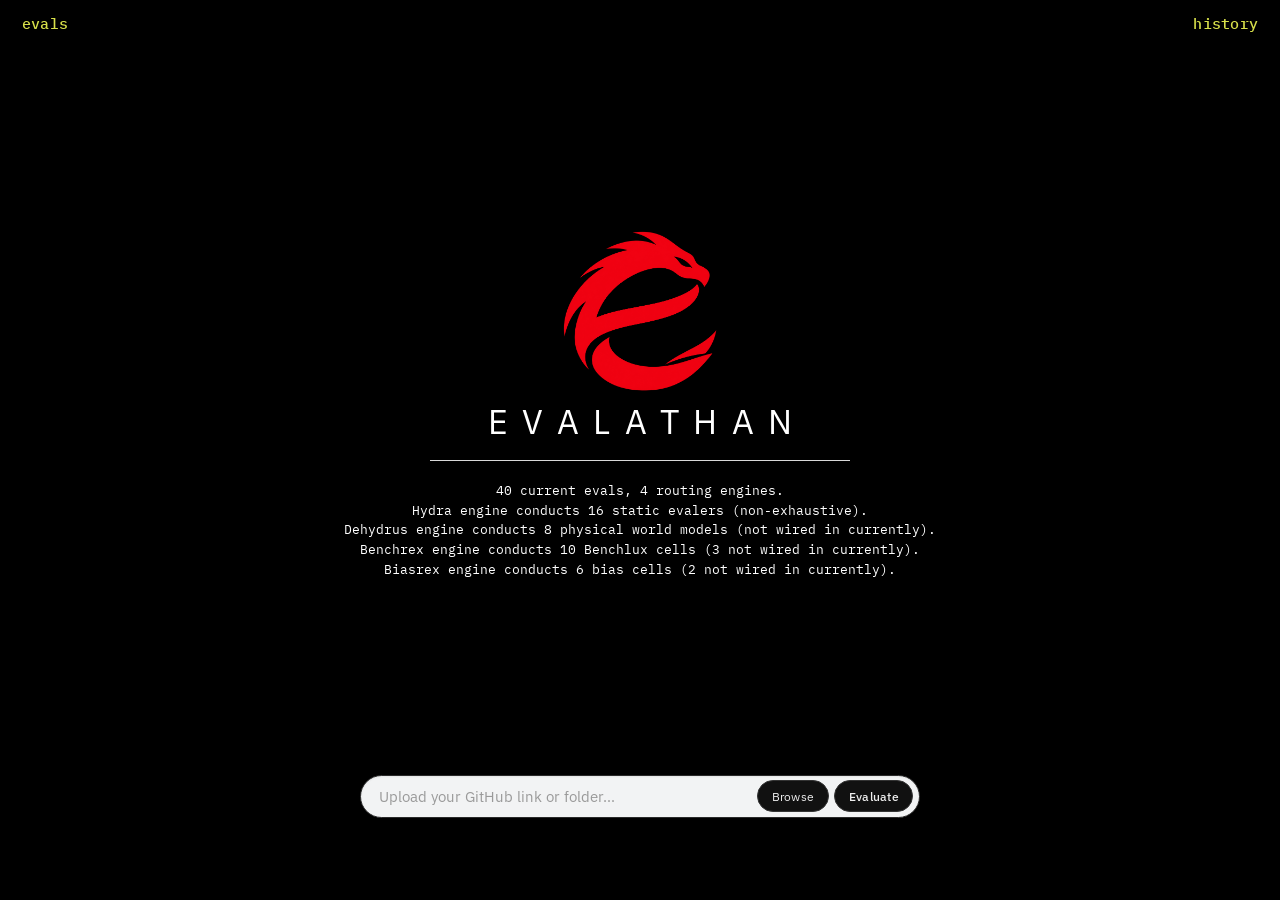
==== ui/v2/index.html @ 424ce0f1 "Add yellow home control above Hydra in the left rail. Same lime mono size as evals and history; retu" ====
<!DOCTYPE html>
<html lang="en" data-theme="black">
<head>
  <meta charset="UTF-8" />
  <meta name="viewport" content="width=device-width, initial-scale=1" />
  <title>EVALATHAN</title>
  <link rel="preconnect" href="https://fonts.googleapis.com" />
  <link rel="preconnect" href="https://fonts.gstatic.com" crossorigin />
  <link href="https://fonts.googleapis.com/css2?family=IBM+Plex+Mono:wght@400;500&family=IBM+Plex+Sans:wght@300;400;500;600&display=swap" rel="stylesheet" />
  <link rel="stylesheet" href="styles.css" />
  <script>
    (function () {
      var t = localStorage.getItem("evalathan_theme");
      if (t !== "black" && t !== "white" && t !== "grey") t = "black";
      document.documentElement.setAttribute("data-theme", t);
    })();
  </script>
</head>
<body>
  <div id="app-screen" class="app-screen">
    <!-- LEFT SLIDER - closed on splash; opens on evals -->
    <aside class="slideout" id="slideout" aria-hidden="true">
      <div class="slideout-inner">
        <div class="rail-scroll" id="slideout-scroll">
          <button type="button" class="home-btn" id="btn-home" title="HOME - Evalathan splash">
            <span class="corner-label">home</span>
          </button>
          <nav class="engine-stack" id="engine-stack" aria-label="Router engines"></nav>
          <div class="mascots">
            <img src="assets/prickly.png" alt="PRICKLY" title="PRICKLY" />
            <img src="assets/fuss.png" alt="FUSS" title="FUSS - For-User Session Switch" />
          </div>
          <div class="slide-section">
            <button type="button" class="section-label" id="btn-gloss" title="Open Evalathan glossary">GLOSS</button>
          </div>
          <div class="slide-section">
            <button type="button" class="section-label" id="btn-selfbelt" title="Open SELFBELT glossary entry">SELFBELT</button>
          </div>
        </div>
        <div class="theme-toggle" role="group" aria-label="Color theme">
          <button type="button" class="theme-btn" data-theme-set="white" title="White">☀</button>
          <button type="button" class="theme-btn" data-theme-set="grey" title="Grey">◐</button>
          <button type="button" class="theme-btn" data-theme-set="black" title="Black">☾</button>
        </div>
      </div>
    </aside>

    <main class="center" id="center">
      <header class="center-head">
        <div class="head-left">
          <button type="button" class="corner-toggle engines-corner" id="btn-toggle-engines" aria-expanded="false" title="evals - open engine rail">
            <span class="corner-label">evals</span>
          </button>
        </div>
        <div class="head-right">
          <button type="button" class="corner-toggle runs-corner" id="btn-toggle-runs" aria-expanded="false" title="history - open past runs">
            <span class="corner-label">history</span>
          </button>
        </div>
      </header>

      <div class="page-stage">
        <div class="page-upper">
          <div class="splash-art-slot">
            <img class="splash-art" id="splash-art" src="assets/evalathan-dragon.png" alt="" />
          </div>
          <h1 class="splash-title" id="splash-title">EVALATHAN</h1>
          <hr class="splash-rule" />
          <p class="blurbs" id="blurbs"></p>
        </div>
        <div class="page-lower">
          <section class="slotbox" aria-label="Evaluate target">
            <div class="slot-pill">
              <input id="target-input" type="text" spellcheck="false" autocomplete="off" placeholder="Upload your GitHub link or folder…" />
              <input id="folder-picker" type="file" webkitdirectory directory multiple hidden />
              <button type="button" id="btn-browse" title="Browse a folder on this PC">Browse</button>
              <button type="button" id="btn-eval" class="primary" title="Evaluate">Evaluate</button>
            </div>
          </section>
          <section class="results" id="results" aria-live="polite"></section>
        </div>
      </div>
    </main>

    <!-- RIGHT SLIDER - closed on splash; opens on history -->
    <aside class="runs-rail" id="runs-rail" aria-hidden="true">
      <div class="runs-inner">
        <div class="slide-top">
          <button class="new-eval" id="btn-new" type="button">+ New eval</button>
          <input class="slide-search" id="past-search" type="search" placeholder="Search" aria-label="Search past runs" />
        </div>
        <div class="rail-scroll">
          <button type="button" class="rail-head" title="Past evaluation runs">
            <span>PAST RUNS <em id="past-count">(0)</em></span>
          </button>
          <ul class="past-list" id="past-list"></ul>
        </div>
      </div>
    </aside>
  </div>
  <script src="app.js"></script>
</body>
</html>
---- ui/v2/styles.css ----
:root,
[data-theme="black"] {
  color-scheme: dark;
  --bg: #000;
  --bg-elevated: #000;
  --bg-surface: #0a0a0a;
  --line: #2a2a2a;
  --text: #ffffff;
  --text-soft: #e8e8e8;
  --text-muted: #9a9a9a;
  --accent: #d8e04a;
  --input-bg: #f2f3f4;
  --input-text: #333333;
  --btn-bg: #1a1a1a;
  --btn-text: #eee;
  --chip: #121212;
  --pass: #6bcf7f;
  --deferred: #888;
  --logo-art-filter: none;
  --slide-w: 260px;
  --runs-w: 320px;
  --font: "IBM Plex Sans", system-ui, sans-serif;
  --mono: "IBM Plex Mono", ui-monospace, monospace;
}

[data-theme="white"] {
  color-scheme: light;
  --bg: #f2f3f4;
  --bg-elevated: #ffffff;
  --bg-surface: #e8e9ea;
  --line: #c8c8c8;
  --text: #333333;
  --text-soft: #555555;
  --text-muted: #888888;
  --accent: #8a9a12;
  --input-bg: #fff;
  --input-text: #333333;
  --btn-bg: #e4e4e4;
  --btn-text: #333333;
  --chip: #fff;
  --pass: #2f7a45;
  --deferred: #888;
  --logo-art-filter: none;
}

/* Grey: charcoal only - no blue art anywhere */
[data-theme="grey"] {
  color-scheme: dark;
  --bg: #1c1c1c;
  --bg-elevated: #222;
  --bg-surface: #2a2a2a;
  --line: #444;
  --text: #f2f3f4;
  --text-soft: #d0d0d0;
  --text-muted: #a8a8a8;
  --accent: #c4b07a;
  --input-bg: #f2f3f4;
  --input-text: #333;
  --btn-bg: #333;
  --btn-text: #f2f3f4;
  --chip: #2a2a2a;
  --pass: #9ccc9c;
  --deferred: #aaa;
  --logo-art-filter: grayscale(1) brightness(1.08) contrast(1.05);
}

* { box-sizing: border-box; }
html, body {
  margin: 0;
  min-height: 100%;
  background: var(--bg);
  color: var(--text);
  font-family: var(--font);
}
button, input { font: inherit; color: inherit; }
button { cursor: pointer; border: 0; background: none; }
[hidden] { display: none !important; }

/* Overlay rails - splash = both closed; corners slide them open */
.app-screen {
  position: relative;
  min-height: 100vh;
  background: var(--bg);
  overflow: hidden;
}
.center {
  width: 100%;
  min-height: 100vh;
  padding: 0.85rem 1.35rem 2rem;
  overflow: auto;
  background: var(--bg);
  transition: padding 0.28s ease;
}
.app-screen.engines-open .center {
  padding-left: calc(var(--slide-w) + 0.85rem);
}
.app-screen.runs-open .center {
  padding-right: calc(var(--runs-w) + 0.85rem);
}

.slideout, .runs-rail {
  position: fixed;
  top: 0;
  bottom: 0;
  height: 100vh;
  z-index: 40;
  background: var(--bg-elevated);
  overflow: hidden;
  transition: transform 0.28s ease;
  display: flex;
  flex-direction: column;
}
.slideout {
  left: 0;
  width: var(--slide-w);
  border-right: 1px solid var(--line);
  transform: translateX(-105%);
}
.runs-rail {
  right: 0;
  width: var(--runs-w);
  border-left: 1px solid var(--line);
  transform: translateX(105%);
}
.app-screen.engines-open .slideout { transform: translateX(0); }
.app-screen.runs-open .runs-rail { transform: translateX(0); }

.slideout-inner, .runs-inner {
  width: 100%;
  height: 100%;
  min-height: 0;
  display: flex;
  flex-direction: column;
  padding: 2.6rem 0.85rem 1rem;
  gap: 0.65rem;
  overflow: hidden;
}
.rail-scroll {
  flex: 1 1 auto;
  min-height: 0;
  overflow-y: auto;
  overflow-x: hidden;
  padding-right: 0.1rem;
}

.center-head {
  display: flex;
  align-items: flex-start;
  justify-content: space-between;
  gap: 1rem;
  margin-bottom: 0.35rem;
  position: relative;
  z-index: 50;
}
.corner-toggle {
  display: grid;
  padding: 0.15rem 0;
  position: relative;
  z-index: 60;
}
.engines-corner { justify-items: start; }
.runs-corner { justify-items: end; }

/* Ref corners: lowercase lime mono */
.corner-label {
  font-family: var(--mono);
  font-size: 0.95rem;
  font-weight: 500;
  letter-spacing: 0.02em;
  color: var(--accent);
  text-transform: lowercase;
  line-height: 1;
}
.corner-toggle:hover .corner-label { filter: brightness(1.15); }

.page-stage {
  width: 100%;
  max-width: min(720px, 94vw);
  margin: 0 auto;
  min-height: calc(100vh - 5.5rem);
  display: flex;
  flex-direction: column;
  text-align: center;
}
.page-upper {
  flex: 1;
  display: flex;
  flex-direction: column;
  align-items: center;
  justify-content: center;
  gap: 0.55rem;
  padding: 0.5rem 0.5rem 1rem;
}
.splash-art-slot {
  width: min(168px, 38vw);
  height: min(168px, 38vw);
  display: flex;
  align-items: center;
  justify-content: center;
}
.splash-art {
  width: 100%;
  height: 100%;
  object-fit: contain;
  display: block;
  filter: var(--logo-art-filter);
}
.splash-art.is-blank {
  visibility: hidden;
}
.splash-title {
  margin: 0;
  padding: 0;
  font-family: var(--font);
  font-weight: 400;
  font-size: clamp(1.55rem, 4.2vw, 2.15rem);
  letter-spacing: 0.42em;
  text-indent: 0.42em;
  color: var(--text);
  text-transform: uppercase;
  line-height: 1.1;
}
.splash-rule {
  width: min(420px, 70vw);
  margin: 0.65rem 0 0.35rem;
  border: 0;
  border-top: 1px solid var(--text);
  opacity: 0.85;
}
.blurbs {
  max-width: 40rem;
  margin: 0.35rem 0 0;
  font-family: var(--mono);
  font-size: 0.8rem;
  line-height: 1.55;
  color: var(--text);
  white-space: pre-line;
  text-align: center;
}

.page-lower {
  padding-bottom: 1.25rem;
  display: flex;
  flex-direction: column;
  align-items: center;
  gap: 0.85rem;
}
.slotbox {
  width: 100%;
  max-width: min(560px, 92vw);
}
.slot-pill {
  display: flex;
  align-items: center;
  gap: 0.35rem;
  width: 100%;
  min-height: 2.55rem;
  padding: 0.28rem 0.35rem 0.28rem 1rem;
  border-radius: 999px;
  background: var(--input-bg);
  border: 1px solid var(--line);
  box-shadow: inset 0 1px 2px rgba(0,0,0,0.06);
}
#target-input {
  flex: 1 1 auto;
  min-width: 0;
  height: 2rem;
  border: 0;
  background: transparent;
  color: var(--input-text);
  font-family: var(--font);
  font-size: 0.92rem;
  outline: none;
}
#target-input::placeholder { color: #9a9a9a; }
#btn-browse, #btn-eval {
  flex: 0 0 auto;
  height: 2rem;
  padding: 0 0.85rem;
  border-radius: 999px;
  background: #111;
  color: #eee;
  border: 1px solid #333;
  font-size: 0.78rem;
  letter-spacing: 0.02em;
}
[data-theme="white"] #btn-browse,
[data-theme="white"] #btn-eval {
  background: #333;
  color: #fff;
  border-color: #333;
}
#btn-eval.primary { font-weight: 500; }

.results {
  width: 100%;
  max-width: min(720px, 94vw);
  display: grid;
  grid-template-columns: repeat(auto-fill, minmax(140px, 1fr));
  gap: 0.55rem;
  text-align: left;
}
.chip {
  background: var(--chip);
  border: 1px solid var(--line);
  border-radius: 0.55rem;
  padding: 0.55rem 0.65rem;
  color: var(--text);
  text-align: left;
}
.chip:hover { border-color: var(--accent); }
.chip strong { display: block; font-size: 0.78rem; margin-bottom: 0.2rem; }
.chip span { font-size: 0.72rem; color: var(--text-muted); line-height: 1.3; }
.chip.pass strong { color: var(--pass); }
.chip.deferred strong { color: var(--deferred); }

/* HOME above engines - same lime mono size as evals / history */
.home-btn {
  display: block;
  width: 100%;
  text-align: left;
  padding: 0.15rem 0.1rem 0.85rem;
  margin: 0;
}
.home-btn .corner-label {
  font-size: 0.95rem;
}

/* Left rail: four routing engines as wordmark headers */
.engine-stack {
  display: flex;
  flex-direction: column;
  gap: 0.55rem;
  margin-bottom: 0.75rem;
}
.engine-block { padding-bottom: 0.1rem; }
.engine-btn {
  width: 100%;
  text-align: left;
  padding: 0.2rem 0.1rem;
}
.engine-btn img {
  display: block;
  height: 18px;
  width: auto;
  max-width: 100%;
  object-fit: contain;
  object-position: left center;
  opacity: 0.78;
}
.engine-btn.active img { opacity: 1; }
.engine-sub {
  display: flex;
  flex-direction: column;
  gap: 0.1rem;
  padding: 0.2rem 0 0.35rem 0.45rem;
}
.engine-sub a, .engine-sub span {
  font-family: var(--mono);
  font-size: 0.7rem;
  color: var(--text-muted);
  text-decoration: none;
  padding: 0.08rem 0;
}
.engine-sub a:hover { color: var(--text); }
.engine-sub .later { opacity: 0.55; font-style: italic; }

.mascots {
  display: flex;
  flex-direction: column;
  align-items: center;
  gap: 0.7rem;
  margin: 0.85rem 0 0.5rem;
}
.mascots img {
  width: 92px;
  height: 92px;
  object-fit: contain;
  border-radius: 50%;
}

.section-label {
  display: block;
  width: 100%;
  text-align: left;
  font-family: var(--font);
  font-size: 0.72rem;
  letter-spacing: 0.14em;
  color: var(--text);
  padding: 0.3rem 0.1rem;
  text-transform: uppercase;
}
.section-label:hover { color: var(--accent); }

.theme-toggle {
  display: flex;
  gap: 0.4rem;
  margin-top: auto;
  padding-top: 0.5rem;
}
.theme-btn {
  width: 1.75rem;
  height: 1.75rem;
  border-radius: 999px;
  border: 1px solid var(--line);
  color: var(--text-muted);
}
.theme-btn.is-on { color: var(--accent); border-color: var(--accent); }

.slide-top { display: grid; gap: 0.55rem; }
.new-eval {
  width: 100%;
  height: 2.15rem;
  border-radius: 999px;
  background: var(--btn-bg);
  color: var(--btn-text);
  border: 1px solid var(--line);
  font-size: 0.85rem;
}
.slide-search {
  width: 100%;
  height: 2rem;
  border-radius: 999px;
  border: 1px solid var(--line);
  padding: 0 0.75rem;
  background: var(--input-bg);
  color: var(--input-text);
  font-family: var(--font);
}
.rail-head {
  text-align: left;
  color: var(--accent);
  font-family: var(--mono);
  font-size: 0.85rem;
  letter-spacing: 0.04em;
  margin: 0.35rem 0;
}
.rail-head em { font-style: normal; color: var(--text-muted); }
.past-list {
  list-style: none;
  margin: 0;
  padding: 0;
  display: flex;
  flex-direction: column;
  gap: 0.45rem;
}
.past-list li {
  font-family: var(--mono);
  font-size: 0.74rem;
  line-height: 1.35;
  color: var(--text-soft);
  border: 1px solid var(--line);
  border-radius: 0.4rem;
  padding: 0.45rem 0.55rem;
  background: var(--bg-surface);
}
.past-list li button {
  display: block;
  width: 100%;
  text-align: left;
  color: inherit;
  white-space: pre-line;
}
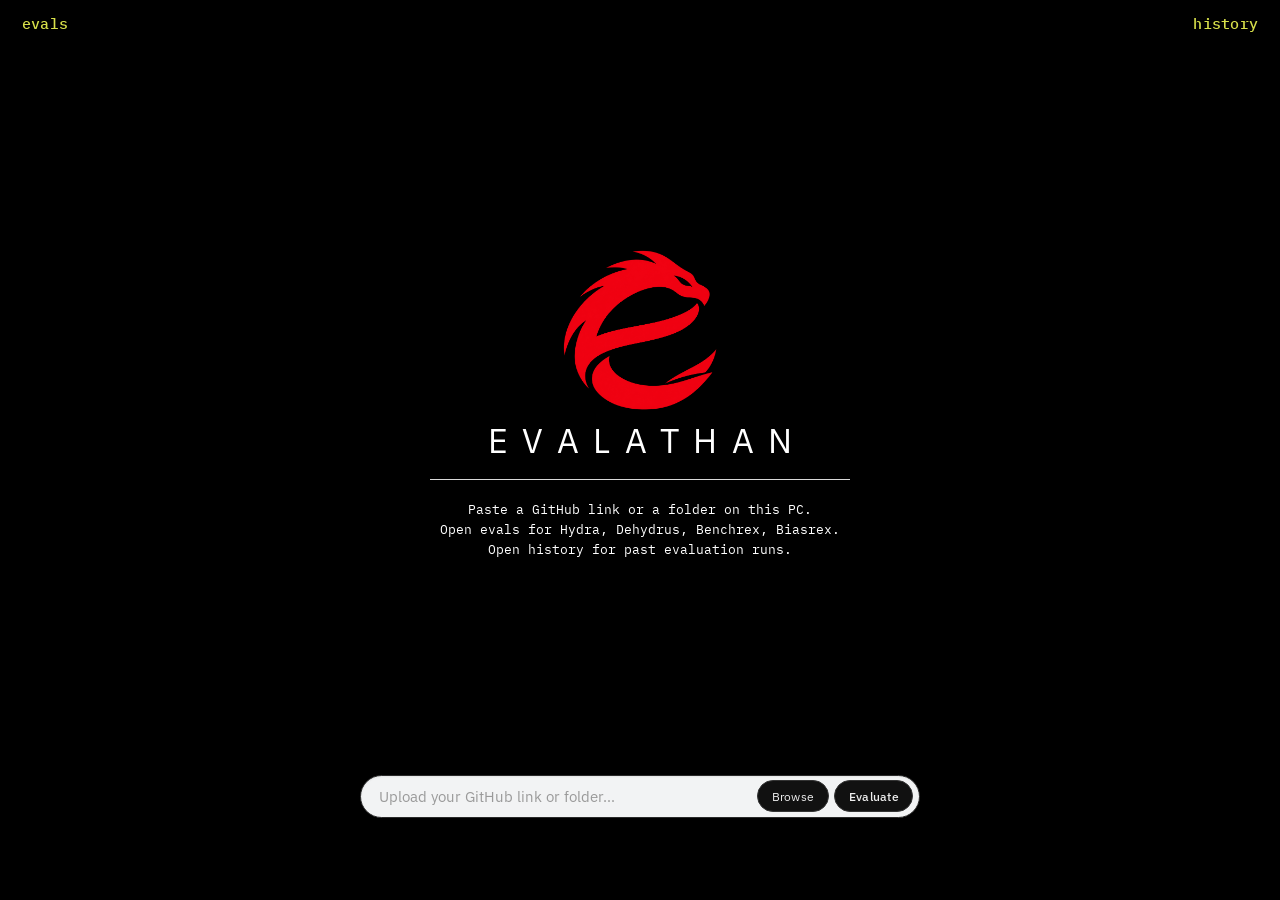
==== commit b744d4ad: "Per-engine splash pages and matched rail wordmark sizes. Clicking Hydra/Dehydrus/Benchrex/Biasrex sw" ====
--- a/ui/v2/index.html
+++ b/ui/v2/index.html
@@ -22,9 +22,6 @@
     <aside class="slideout" id="slideout" aria-hidden="true">
       <div class="slideout-inner">
         <div class="rail-scroll" id="slideout-scroll">
-          <button type="button" class="home-btn" id="btn-home" title="HOME - Evalathan splash">
-            <span class="corner-label">home</span>
-          </button>
           <nav class="engine-stack" id="engine-stack" aria-label="Router engines"></nav>
           <div class="mascots">
             <img src="assets/prickly.png" alt="PRICKLY" title="PRICKLY" />
--- a/ui/v2/styles.css
+++ b/ui/v2/styles.css
@@ -228,14 +228,13 @@
   opacity: 0.85;
 }
 .blurbs {
-  max-width: 40rem;
+  max-width: 36rem;
   margin: 0.35rem 0 0;
   font-family: var(--mono);
-  font-size: 0.8rem;
+  font-size: 0.82rem;
   line-height: 1.55;
   color: var(--text);
   white-space: pre-line;
-  text-align: center;
 }
 
 .page-lower {
@@ -314,18 +313,6 @@
 .chip.pass strong { color: var(--pass); }
 .chip.deferred strong { color: var(--deferred); }
 
-/* HOME above engines - same lime mono size as evals / history */
-.home-btn {
-  display: block;
-  width: 100%;
-  text-align: left;
-  padding: 0.15rem 0.1rem 0.85rem;
-  margin: 0;
-}
-.home-btn .corner-label {
-  font-size: 0.95rem;
-}
-
 /* Left rail: four routing engines as wordmark headers */
 .engine-stack {
   display: flex;
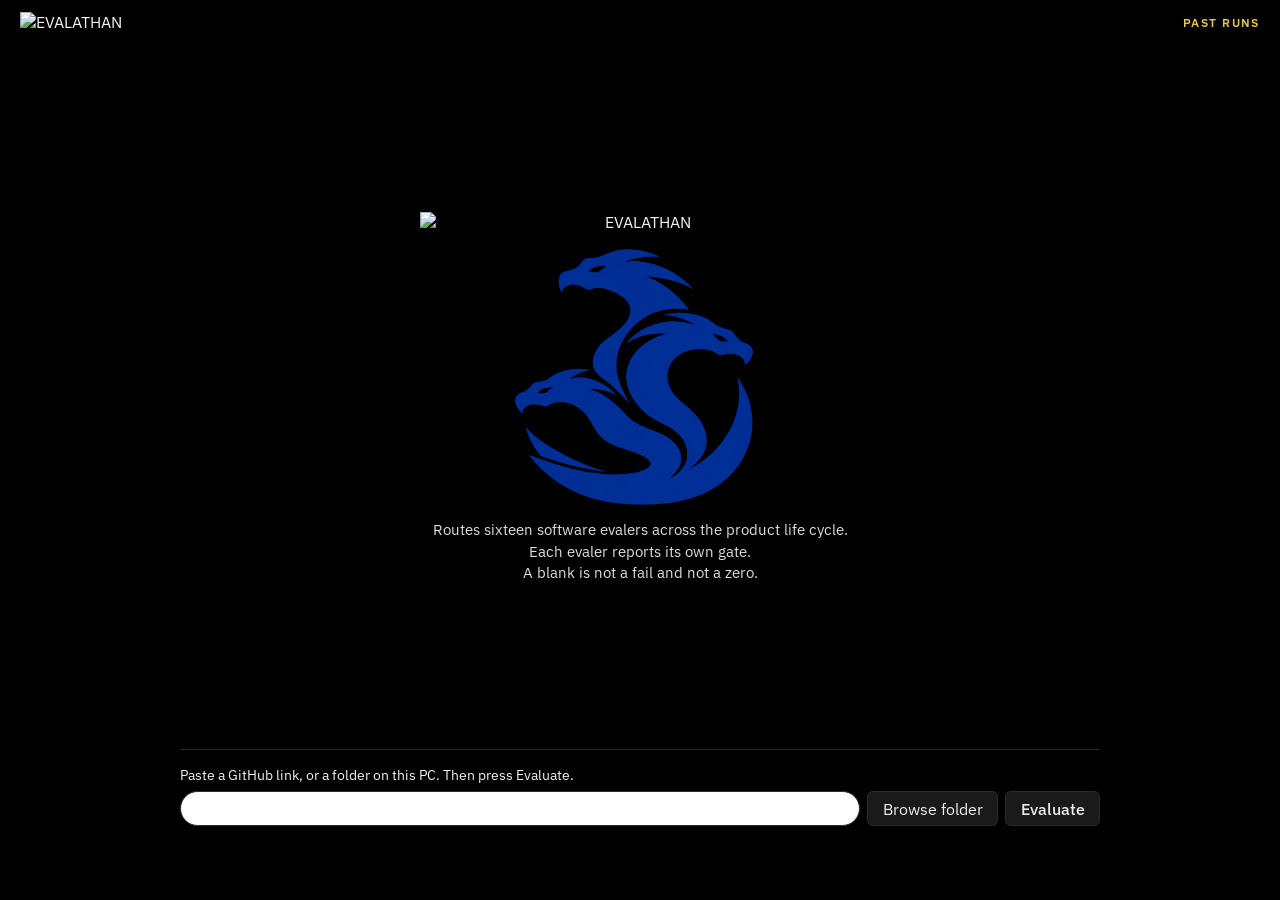
==== commit 86b10228: "Rebuild Evalathan UI v2 as SEISMO-style corner sliders. Splash keeps both rails closed; EVALATHAN an" ====
--- a/ui/v2/index.html
+++ b/ui/v2/index.html
@@ -18,7 +18,7 @@
 </head>
 <body>
   <div id="app-screen" class="app-screen">
-    <!-- LEFT SLIDER - closed on splash; opens on evals -->
+    <!-- LEFT SLIDER (closed on splash) -->
     <aside class="slideout" id="slideout" aria-hidden="true">
       <div class="slideout-inner">
         <div class="rail-scroll" id="slideout-scroll">
@@ -45,33 +45,34 @@
     <main class="center" id="center">
       <header class="center-head">
         <div class="head-left">
-          <button type="button" class="corner-toggle engines-corner" id="btn-toggle-engines" aria-expanded="false" title="evals - open engine rail">
-            <span class="corner-label">evals</span>
+          <button type="button" class="corner-toggle engines-corner" id="btn-toggle-engines" aria-expanded="false" title="Open engines">
+            <img class="corner-word theme-on-dark" src="assets/evalathan-black.png" alt="EVALATHAN" />
+            <img class="corner-word theme-on-light" src="assets/evalathan-white.png" alt="EVALATHAN" />
           </button>
         </div>
         <div class="head-right">
-          <button type="button" class="corner-toggle runs-corner" id="btn-toggle-runs" aria-expanded="false" title="history - open past runs">
-            <span class="corner-label">history</span>
+          <button type="button" class="corner-toggle runs-corner" id="btn-toggle-runs" aria-expanded="false" title="Open past runs">
+            <span class="corner-text">PAST RUNS</span>
           </button>
         </div>
       </header>
 
       <div class="page-stage">
         <div class="page-upper">
-          <div class="splash-art-slot">
-            <img class="splash-art" id="splash-art" src="assets/evalathan-dragon.png" alt="" />
-          </div>
-          <h1 class="splash-title" id="splash-title">EVALATHAN</h1>
-          <hr class="splash-rule" />
-          <p class="blurbs" id="blurbs"></p>
+          <img class="splash-mark theme-on-dark" src="assets/evalathan-black.png" alt="EVALATHAN" />
+          <img class="splash-mark theme-on-light" src="assets/evalathan-white.png" alt="EVALATHAN" />
+          <img class="splash-dragon" src="assets/evalathan-dragon.png" alt="" />
+          <img class="splash-engine" id="splash-engine" src="assets/hydra-logo.png" alt="" hidden />
+          <p class="blurbs" id="blurbs">Paste a target below, or open the left corner for Hydra, Dehydrus, Benchrex, and Biasrex.</p>
         </div>
         <div class="page-lower">
           <section class="slotbox" aria-label="Evaluate target">
-            <div class="slot-pill">
-              <input id="target-input" type="text" spellcheck="false" autocomplete="off" placeholder="Upload your GitHub link or folder…" />
+            <p class="slot-label">Paste a GitHub link, or a folder on this PC. Then press Evaluate.</p>
+            <div class="slot-row">
+              <input id="target-input" type="text" spellcheck="false" autocomplete="off" />
               <input id="folder-picker" type="file" webkitdirectory directory multiple hidden />
-              <button type="button" id="btn-browse" title="Browse a folder on this PC">Browse</button>
-              <button type="button" id="btn-eval" class="primary" title="Evaluate">Evaluate</button>
+              <button type="button" id="btn-browse">Browse folder</button>
+              <button type="button" id="btn-eval" class="primary">Evaluate</button>
             </div>
           </section>
           <section class="results" id="results" aria-live="polite"></section>
@@ -79,7 +80,7 @@
       </div>
     </main>
 
-    <!-- RIGHT SLIDER - closed on splash; opens on history -->
+    <!-- RIGHT SLIDER (closed on splash) -->
     <aside class="runs-rail" id="runs-rail" aria-hidden="true">
       <div class="runs-inner">
         <div class="slide-top">
--- a/ui/v2/styles.css
+++ b/ui/v2/styles.css
@@ -2,66 +2,67 @@
 [data-theme="black"] {
   color-scheme: dark;
   --bg: #000;
-  --bg-elevated: #000;
-  --bg-surface: #0a0a0a;
+  --bg-elevated: #050505;
+  --bg-surface: #0c0c0c;
   --line: #2a2a2a;
-  --text: #ffffff;
-  --text-soft: #e8e8e8;
-  --text-muted: #9a9a9a;
-  --accent: #d8e04a;
-  --input-bg: #f2f3f4;
-  --input-text: #333333;
+  --text: #f1f1f1;
+  --text-soft: #ddd;
+  --text-muted: #aaa;
+  --accent: #e6c84a;
+  --input-bg: #fff;
+  --input-text: #333;
   --btn-bg: #1a1a1a;
   --btn-text: #eee;
   --chip: #121212;
   --pass: #6bcf7f;
   --deferred: #888;
   --logo-art-filter: none;
-  --slide-w: 260px;
-  --runs-w: 320px;
+  --slide-w: 280px;
+  --runs-w: 340px;
   --font: "IBM Plex Sans", system-ui, sans-serif;
   --mono: "IBM Plex Mono", ui-monospace, monospace;
 }
 
+/* White: Granite body text, Anti-Flash ground - no pure black type */
 [data-theme="white"] {
   color-scheme: light;
   --bg: #f2f3f4;
   --bg-elevated: #ffffff;
   --bg-surface: #e8e9ea;
   --line: #c8c8c8;
-  --text: #333333;
+  --text: #676767;
   --text-soft: #555555;
   --text-muted: #888888;
-  --accent: #8a9a12;
+  --accent: #8a7020;
   --input-bg: #fff;
-  --input-text: #333333;
+  --input-text: #676767;
   --btn-bg: #e4e4e4;
-  --btn-text: #333333;
+  --btn-text: #676767;
   --chip: #fff;
   --pass: #2f7a45;
   --deferred: #888;
-  --logo-art-filter: none;
-}
-
-/* Grey: charcoal only - no blue art anywhere */
+  --logo-art-filter: grayscale(0.15) contrast(1.05);
+}
+
+/* Grey: Dark Charcoal / Granite / Anti-Flash - mute blue logos to charcoal */
 [data-theme="grey"] {
   color-scheme: dark;
-  --bg: #1c1c1c;
-  --bg-elevated: #222;
-  --bg-surface: #2a2a2a;
-  --line: #444;
+  --bg: #2a2a2a;
+  --bg-elevated: #333333;
+  --bg-surface: #3a3a3a;
+  --line: #555555;
   --text: #f2f3f4;
   --text-soft: #d0d0d0;
   --text-muted: #a8a8a8;
   --accent: #c4b07a;
   --input-bg: #f2f3f4;
-  --input-text: #333;
-  --btn-bg: #333;
+  --input-text: #333333;
+  --btn-bg: #444;
   --btn-text: #f2f3f4;
-  --chip: #2a2a2a;
+  --chip: #3a3a3a;
   --pass: #9ccc9c;
   --deferred: #aaa;
-  --logo-art-filter: grayscale(1) brightness(1.08) contrast(1.05);
+  --logo-art-filter: grayscale(1) brightness(1.15) contrast(1.05);
 }
 
 * { box-sizing: border-box; }
@@ -76,17 +77,16 @@
 button { cursor: pointer; border: 0; background: none; }
 [hidden] { display: none !important; }
 
-/* Overlay rails - splash = both closed; corners slide them open */
+/* Overlay rails - center always full viewport; splash = both closed */
 .app-screen {
   position: relative;
   min-height: 100vh;
   background: var(--bg);
-  overflow: hidden;
 }
 .center {
   width: 100%;
   min-height: 100vh;
-  padding: 0.85rem 1.35rem 2rem;
+  padding: 0.75rem 1.25rem 2.5rem;
   overflow: auto;
   background: var(--bg);
   transition: padding 0.28s ease;
@@ -131,8 +131,8 @@
   min-height: 0;
   display: flex;
   flex-direction: column;
-  padding: 2.6rem 0.85rem 1rem;
-  gap: 0.65rem;
+  padding: 2.35rem 0.75rem 1rem;
+  gap: 0.75rem;
   overflow: hidden;
 }
 .rail-scroll {
@@ -140,7 +140,7 @@
   min-height: 0;
   overflow-y: auto;
   overflow-x: hidden;
-  padding-right: 0.1rem;
+  padding-right: 0.15rem;
 }
 
 .center-head {
@@ -148,36 +148,43 @@
   align-items: flex-start;
   justify-content: space-between;
   gap: 1rem;
-  margin-bottom: 0.35rem;
+  margin-bottom: 1rem;
   position: relative;
   z-index: 50;
 }
 .corner-toggle {
   display: grid;
-  padding: 0.15rem 0;
+  gap: 0.2rem;
+  align-content: start;
+  padding: 0;
   position: relative;
   z-index: 60;
 }
 .engines-corner { justify-items: start; }
-.runs-corner { justify-items: end; }
-
-/* Ref corners: lowercase lime mono */
-.corner-label {
-  font-family: var(--mono);
-  font-size: 0.95rem;
-  font-weight: 500;
-  letter-spacing: 0.02em;
+.runs-corner { justify-items: end; padding-top: 0.15rem; }
+.corner-word {
+  display: block;
+  height: 18px;
+  width: auto;
+  object-fit: contain;
+}
+.corner-text {
   color: var(--accent);
-  text-transform: lowercase;
-  line-height: 1;
-}
-.corner-toggle:hover .corner-label { filter: brightness(1.15); }
+  letter-spacing: 0.12em;
+  font-size: 0.78rem;
+  font-weight: 600;
+}
+
+/* Wordmarks: black PNGs (white glyphs) for dark themes; white PNGs (dark glyphs) for white theme */
+[data-theme="black"] .theme-on-light,
+[data-theme="grey"] .theme-on-light { display: none; }
+[data-theme="white"] .theme-on-dark { display: none; }
 
 .page-stage {
   width: 100%;
-  max-width: min(720px, 94vw);
+  max-width: min(920px, 96vw);
   margin: 0 auto;
-  min-height: calc(100vh - 5.5rem);
+  min-height: calc(100vh - 6rem);
   display: flex;
   flex-direction: column;
   text-align: center;
@@ -188,112 +195,68 @@
   flex-direction: column;
   align-items: center;
   justify-content: center;
-  gap: 0.55rem;
-  padding: 0.5rem 0.5rem 1rem;
-}
-.splash-art-slot {
-  width: min(168px, 38vw);
-  height: min(168px, 38vw);
-  display: flex;
+  gap: 0.85rem;
+  padding: 1rem 0.5rem;
+}
+.splash-mark {
+  max-width: min(440px, 72vw);
+  width: 100%;
+  height: auto;
+}
+.splash-dragon, .splash-engine {
+  max-width: min(260px, 50vw);
+  width: 100%;
+  height: auto;
+  filter: var(--logo-art-filter);
+}
+.blurbs {
+  max-width: 34rem;
+  margin: 0;
+  font-size: 0.92rem;
+  line-height: 1.45;
+  color: var(--text-soft);
+  white-space: pre-line;
+}
+
+.page-lower { padding-bottom: 0.5rem; }
+.slotbox {
+  text-align: left;
+  border-top: 1px solid var(--line);
+  padding-top: 1rem;
+}
+.slot-label {
+  margin: 0 0 0.45rem;
+  font-size: 0.88rem;
+  color: var(--text);
+}
+.slot-row {
+  display: flex;
+  flex-wrap: wrap;
+  gap: 0.45rem;
   align-items: center;
-  justify-content: center;
-}
-.splash-art {
-  width: 100%;
-  height: 100%;
-  object-fit: contain;
-  display: block;
-  filter: var(--logo-art-filter);
-}
-.splash-art.is-blank {
-  visibility: hidden;
-}
-.splash-title {
-  margin: 0;
-  padding: 0;
-  font-family: var(--font);
-  font-weight: 400;
-  font-size: clamp(1.55rem, 4.2vw, 2.15rem);
-  letter-spacing: 0.42em;
-  text-indent: 0.42em;
-  color: var(--text);
-  text-transform: uppercase;
-  line-height: 1.1;
-}
-.splash-rule {
-  width: min(420px, 70vw);
-  margin: 0.65rem 0 0.35rem;
-  border: 0;
-  border-top: 1px solid var(--text);
-  opacity: 0.85;
-}
-.blurbs {
-  max-width: 36rem;
-  margin: 0.35rem 0 0;
-  font-family: var(--mono);
-  font-size: 0.82rem;
-  line-height: 1.55;
-  color: var(--text);
-  white-space: pre-line;
-}
-
-.page-lower {
-  padding-bottom: 1.25rem;
-  display: flex;
-  flex-direction: column;
-  align-items: center;
-  gap: 0.85rem;
-}
-.slotbox {
-  width: 100%;
-  max-width: min(560px, 92vw);
-}
-.slot-pill {
-  display: flex;
-  align-items: center;
-  gap: 0.35rem;
-  width: 100%;
-  min-height: 2.55rem;
-  padding: 0.28rem 0.35rem 0.28rem 1rem;
+}
+#target-input {
+  flex: 1 1 16rem;
+  min-width: 12rem;
+  height: 2.2rem;
+  padding: 0 0.75rem;
   border-radius: 999px;
+  border: 1px solid var(--line);
   background: var(--input-bg);
-  border: 1px solid var(--line);
-  box-shadow: inset 0 1px 2px rgba(0,0,0,0.06);
-}
-#target-input {
-  flex: 1 1 auto;
-  min-width: 0;
-  height: 2rem;
-  border: 0;
-  background: transparent;
   color: var(--input-text);
-  font-family: var(--font);
-  font-size: 0.92rem;
-  outline: none;
-}
-#target-input::placeholder { color: #9a9a9a; }
-#btn-browse, #btn-eval {
-  flex: 0 0 auto;
-  height: 2rem;
-  padding: 0 0.85rem;
-  border-radius: 999px;
-  background: #111;
-  color: #eee;
-  border: 1px solid #333;
-  font-size: 0.78rem;
-  letter-spacing: 0.02em;
-}
-[data-theme="white"] #btn-browse,
-[data-theme="white"] #btn-eval {
-  background: #333;
-  color: #fff;
-  border-color: #333;
+}
+#btn-browse, #btn-eval, .new-eval {
+  height: 2.2rem;
+  padding: 0 0.9rem;
+  border-radius: 0.35rem;
+  background: var(--btn-bg);
+  color: var(--btn-text);
+  border: 1px solid var(--line);
 }
 #btn-eval.primary { font-weight: 500; }
 
 .results {
-  width: 100%;
-  max-width: min(720px, 94vw);
+  margin-top: 1rem;
   display: grid;
   grid-template-columns: repeat(auto-fill, minmax(140px, 1fr));
   gap: 0.55rem;
@@ -313,41 +276,36 @@
 .chip.pass strong { color: var(--pass); }
 .chip.deferred strong { color: var(--deferred); }
 
-/* Left rail: four routing engines as wordmark headers */
-.engine-stack {
-  display: flex;
-  flex-direction: column;
-  gap: 0.55rem;
-  margin-bottom: 0.75rem;
-}
-.engine-block { padding-bottom: 0.1rem; }
+/* Left rail: four routing engines as image headers */
+.engine-stack { display: flex; flex-direction: column; gap: 0.45rem; }
+.engine-block { padding-bottom: 0.25rem; }
 .engine-btn {
   width: 100%;
   text-align: left;
-  padding: 0.2rem 0.1rem;
+  padding: 0.35rem 0.15rem;
 }
 .engine-btn img {
   display: block;
-  height: 18px;
+  max-width: 150px;
+  max-height: 24px;
   width: auto;
-  max-width: 100%;
+  height: auto;
   object-fit: contain;
   object-position: left center;
-  opacity: 0.78;
+  opacity: 0.82;
 }
 .engine-btn.active img { opacity: 1; }
 .engine-sub {
   display: flex;
   flex-direction: column;
-  gap: 0.1rem;
-  padding: 0.2rem 0 0.35rem 0.45rem;
+  gap: 0.12rem;
+  padding: 0.25rem 0 0.45rem 0.55rem;
 }
 .engine-sub a, .engine-sub span {
-  font-family: var(--mono);
-  font-size: 0.7rem;
+  font-size: 0.72rem;
   color: var(--text-muted);
   text-decoration: none;
-  padding: 0.08rem 0;
+  padding: 0.1rem 0;
 }
 .engine-sub a:hover { color: var(--text); }
 .engine-sub .later { opacity: 0.55; font-style: italic; }
@@ -356,12 +314,12 @@
   display: flex;
   flex-direction: column;
   align-items: center;
-  gap: 0.7rem;
-  margin: 0.85rem 0 0.5rem;
+  gap: 0.65rem;
+  margin: 0.75rem 0;
 }
 .mascots img {
-  width: 92px;
-  height: 92px;
+  width: 84px;
+  height: 84px;
   object-fit: contain;
   border-radius: 50%;
 }
@@ -370,12 +328,10 @@
   display: block;
   width: 100%;
   text-align: left;
-  font-family: var(--font);
   font-size: 0.72rem;
-  letter-spacing: 0.14em;
-  color: var(--text);
-  padding: 0.3rem 0.1rem;
-  text-transform: uppercase;
+  letter-spacing: 0.12em;
+  color: var(--text-muted);
+  padding: 0.35rem 0.1rem;
 }
 .section-label:hover { color: var(--accent); }
 
@@ -395,15 +351,7 @@
 .theme-btn.is-on { color: var(--accent); border-color: var(--accent); }
 
 .slide-top { display: grid; gap: 0.55rem; }
-.new-eval {
-  width: 100%;
-  height: 2.15rem;
-  border-radius: 999px;
-  background: var(--btn-bg);
-  color: var(--btn-text);
-  border: 1px solid var(--line);
-  font-size: 0.85rem;
-}
+.new-eval { width: 100%; }
 .slide-search {
   width: 100%;
   height: 2rem;
@@ -412,12 +360,10 @@
   padding: 0 0.75rem;
   background: var(--input-bg);
   color: var(--input-text);
-  font-family: var(--font);
 }
 .rail-head {
   text-align: left;
   color: var(--accent);
-  font-family: var(--mono);
   font-size: 0.85rem;
   letter-spacing: 0.04em;
   margin: 0.35rem 0;
@@ -432,8 +378,7 @@
   gap: 0.45rem;
 }
 .past-list li {
-  font-family: var(--mono);
-  font-size: 0.74rem;
+  font-size: 0.78rem;
   line-height: 1.35;
   color: var(--text-soft);
   border: 1px solid var(--line);
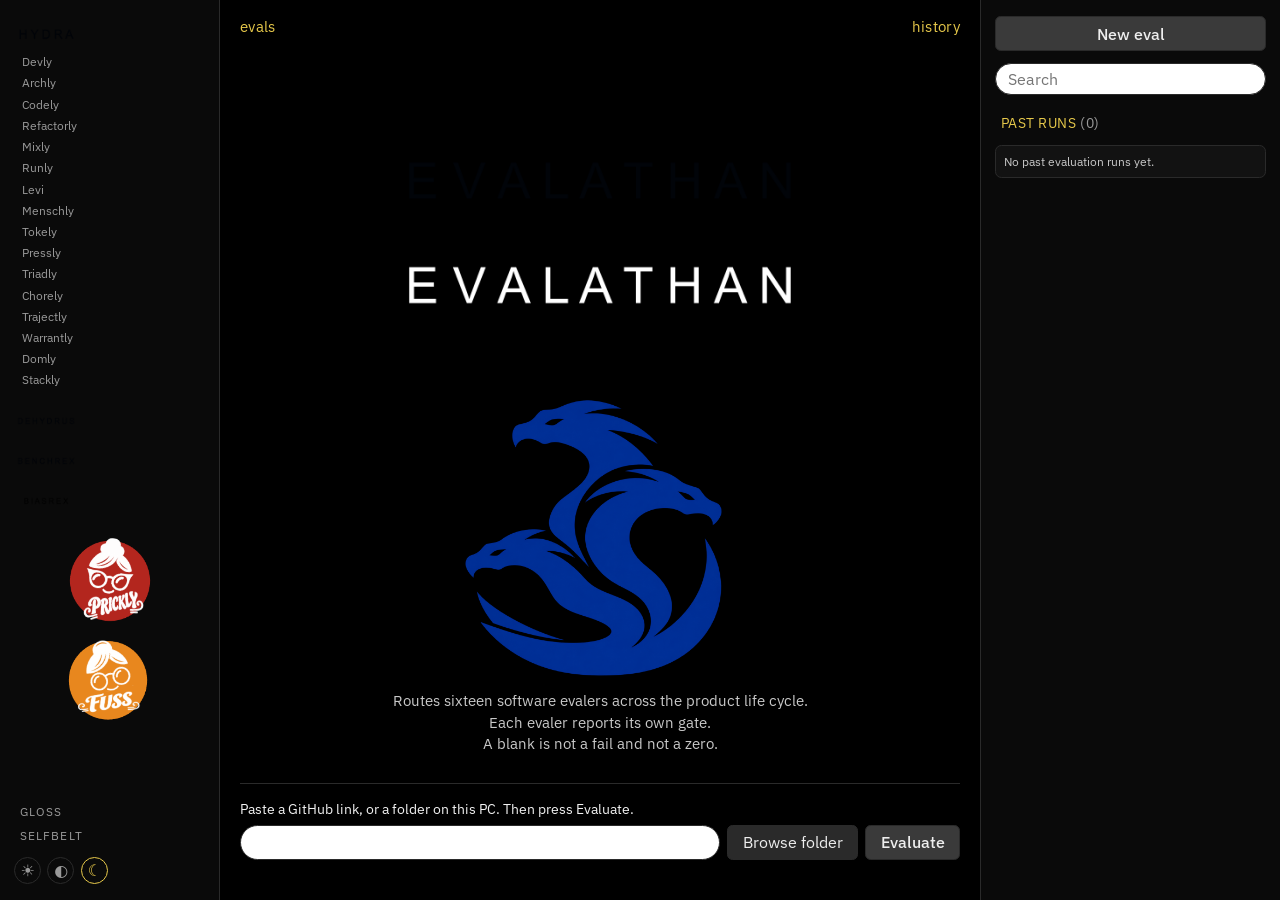
==== commit 6387e9e8: "Add Evalathan UI/UX v2 local shell for assess and download. SEISMO-style three-column layout with fo" ====
--- a/ui/v2/index.html
+++ b/ui/v2/index.html
@@ -17,24 +17,17 @@
   </script>
 </head>
 <body>
-  <div id="app-screen" class="app-screen">
-    <!-- LEFT SLIDER (closed on splash) -->
-    <aside class="slideout" id="slideout" aria-hidden="true">
-      <div class="slideout-inner">
-        <div class="rail-scroll" id="slideout-scroll">
-          <nav class="engine-stack" id="engine-stack" aria-label="Router engines"></nav>
-          <div class="mascots">
-            <img src="assets/prickly.png" alt="PRICKLY" title="PRICKLY" />
-            <img src="assets/fuss.png" alt="FUSS" title="FUSS - For-User Session Switch" />
-          </div>
-          <div class="slide-section">
-            <button type="button" class="section-label" id="btn-gloss" title="Open Evalathan glossary">GLOSS</button>
-          </div>
-          <div class="slide-section">
-            <button type="button" class="section-label" id="btn-selfbelt" title="Open SELFBELT glossary entry">SELFBELT</button>
-          </div>
-        </div>
-        <div class="theme-toggle" role="group" aria-label="Color theme">
+  <div class="app">
+    <aside class="left" id="left">
+      <nav class="engines" id="engines"></nav>
+      <div class="mascots">
+        <img src="assets/prickly.png" alt="PRICKLY" title="PRICKLY" />
+        <img src="assets/fuss.png" alt="FUSS" title="FUSS - For-User Session Switch" />
+      </div>
+      <div class="left-foot">
+        <button type="button" class="rail-link" id="btn-gloss" title="Open Evalathan glossary">GLOSS</button>
+        <button type="button" class="rail-link" id="btn-selfbelt" title="Open SELFBELT glossary entry">SELFBELT</button>
+        <div class="theme-row" role="group" aria-label="Color theme">
           <button type="button" class="theme-btn" data-theme-set="white" title="White">☀</button>
           <button type="button" class="theme-btn" data-theme-set="grey" title="Grey">◐</button>
           <button type="button" class="theme-btn" data-theme-set="black" title="Black">☾</button>
@@ -42,58 +35,35 @@
       </div>
     </aside>
 
-    <main class="center" id="center">
-      <header class="center-head">
-        <div class="head-left">
-          <button type="button" class="corner-toggle engines-corner" id="btn-toggle-engines" aria-expanded="false" title="Open engines">
-            <img class="corner-word theme-on-dark" src="assets/evalathan-black.png" alt="EVALATHAN" />
-            <img class="corner-word theme-on-light" src="assets/evalathan-white.png" alt="EVALATHAN" />
-          </button>
+    <main class="center">
+      <header class="center-top">
+        <span class="mark-evals">evals</span>
+        <span class="mark-history">history</span>
+      </header>
+      <div class="hero" id="hero">
+        <img class="hero-mark theme-black" src="assets/evalathan-black.png" alt="EVALATHAN" />
+        <img class="hero-mark theme-light" src="assets/evalathan-white.png" alt="EVALATHAN" />
+        <img class="hero-dragon" src="assets/evalathan-dragon.png" alt="" />
+        <img class="hero-engine" id="hero-engine" src="assets/hydra-logo.png" alt="" hidden />
+        <p class="blurbs" id="blurbs"></p>
+      </div>
+      <section class="slotbox" aria-label="Evaluate target">
+        <p class="slot-label">Paste a GitHub link, or a folder on this PC. Then press Evaluate.</p>
+        <div class="slot-row">
+          <input id="target-input" type="text" spellcheck="false" autocomplete="off" placeholder="" />
+          <input id="folder-picker" type="file" webkitdirectory directory multiple hidden />
+          <button type="button" id="btn-browse">Browse folder</button>
+          <button type="button" id="btn-eval" class="primary">Evaluate</button>
         </div>
-        <div class="head-right">
-          <button type="button" class="corner-toggle runs-corner" id="btn-toggle-runs" aria-expanded="false" title="Open past runs">
-            <span class="corner-text">PAST RUNS</span>
-          </button>
-        </div>
-      </header>
-
-      <div class="page-stage">
-        <div class="page-upper">
-          <img class="splash-mark theme-on-dark" src="assets/evalathan-black.png" alt="EVALATHAN" />
-          <img class="splash-mark theme-on-light" src="assets/evalathan-white.png" alt="EVALATHAN" />
-          <img class="splash-dragon" src="assets/evalathan-dragon.png" alt="" />
-          <img class="splash-engine" id="splash-engine" src="assets/hydra-logo.png" alt="" hidden />
-          <p class="blurbs" id="blurbs">Paste a target below, or open the left corner for Hydra, Dehydrus, Benchrex, and Biasrex.</p>
-        </div>
-        <div class="page-lower">
-          <section class="slotbox" aria-label="Evaluate target">
-            <p class="slot-label">Paste a GitHub link, or a folder on this PC. Then press Evaluate.</p>
-            <div class="slot-row">
-              <input id="target-input" type="text" spellcheck="false" autocomplete="off" />
-              <input id="folder-picker" type="file" webkitdirectory directory multiple hidden />
-              <button type="button" id="btn-browse">Browse folder</button>
-              <button type="button" id="btn-eval" class="primary">Evaluate</button>
-            </div>
-          </section>
-          <section class="results" id="results" aria-live="polite"></section>
-        </div>
-      </div>
+      </section>
+      <section class="results" id="results" aria-live="polite"></section>
     </main>
 
-    <!-- RIGHT SLIDER (closed on splash) -->
-    <aside class="runs-rail" id="runs-rail" aria-hidden="true">
-      <div class="runs-inner">
-        <div class="slide-top">
-          <button class="new-eval" id="btn-new" type="button">+ New eval</button>
-          <input class="slide-search" id="past-search" type="search" placeholder="Search" aria-label="Search past runs" />
-        </div>
-        <div class="rail-scroll">
-          <button type="button" class="rail-head" title="Past evaluation runs">
-            <span>PAST RUNS <em id="past-count">(0)</em></span>
-          </button>
-          <ul class="past-list" id="past-list"></ul>
-        </div>
-      </div>
+    <aside class="right">
+      <button type="button" class="new-eval" id="btn-new">New eval</button>
+      <input class="right-search" type="search" placeholder="Search" aria-label="Search past runs" id="past-search" />
+      <button type="button" class="past-head" title="Past evaluation runs">PAST RUNS <em id="past-count">(0)</em></button>
+      <ul class="past-list" id="past-list"></ul>
     </aside>
   </div>
   <script src="app.js"></script>
--- a/ui/v2/styles.css
+++ b/ui/v2/styles.css
@@ -2,67 +2,63 @@
 [data-theme="black"] {
   color-scheme: dark;
   --bg: #000;
-  --bg-elevated: #050505;
-  --bg-surface: #0c0c0c;
+  --bg-elev: #0a0a0a;
+  --bg-panel: #121212;
   --line: #2a2a2a;
   --text: #f1f1f1;
-  --text-soft: #ddd;
-  --text-muted: #aaa;
+  --text-soft: #c8c8c8;
+  --muted: #9a9a9a;
   --accent: #e6c84a;
   --input-bg: #fff;
   --input-text: #333;
-  --btn-bg: #1a1a1a;
+  --btn-bg: #2a2a2a;
   --btn-text: #eee;
-  --chip: #121212;
+  --primary-bg: #3a3a3a;
+  --chip: #1a1a1a;
+  --deferred: #888;
   --pass: #6bcf7f;
-  --deferred: #888;
-  --logo-art-filter: none;
-  --slide-w: 280px;
-  --runs-w: 340px;
   --font: "IBM Plex Sans", system-ui, sans-serif;
   --mono: "IBM Plex Mono", ui-monospace, monospace;
 }
 
-/* White: Granite body text, Anti-Flash ground - no pure black type */
 [data-theme="white"] {
   color-scheme: light;
   --bg: #f2f3f4;
-  --bg-elevated: #ffffff;
-  --bg-surface: #e8e9ea;
+  --bg-elev: #ffffff;
+  --bg-panel: #e8e9ea;
   --line: #c8c8c8;
   --text: #676767;
-  --text-soft: #555555;
-  --text-muted: #888888;
-  --accent: #8a7020;
+  --text-soft: #555;
+  --muted: #888;
+  --accent: #8a6a20;
   --input-bg: #fff;
   --input-text: #676767;
-  --btn-bg: #e4e4e4;
+  --btn-bg: #e0e0e0;
   --btn-text: #676767;
+  --primary-bg: #d0d0d0;
   --chip: #fff;
+  --deferred: #888;
   --pass: #2f7a45;
-  --deferred: #888;
-  --logo-art-filter: grayscale(0.15) contrast(1.05);
-}
-
-/* Grey: Dark Charcoal / Granite / Anti-Flash - mute blue logos to charcoal */
+}
+
 [data-theme="grey"] {
   color-scheme: dark;
-  --bg: #2a2a2a;
-  --bg-elevated: #333333;
-  --bg-surface: #3a3a3a;
-  --line: #555555;
+  --bg: #333333;
+  --bg-elev: #3d3d3d;
+  --bg-panel: #2a2a2a;
+  --line: #555;
   --text: #f2f3f4;
-  --text-soft: #d0d0d0;
-  --text-muted: #a8a8a8;
-  --accent: #c4b07a;
+  --text-soft: #c8c8c8;
+  --muted: #a0a0a0;
+  --accent: #d4b84a;
   --input-bg: #f2f3f4;
   --input-text: #333333;
-  --btn-bg: #444;
+  --btn-bg: #4a4a4a;
   --btn-text: #f2f3f4;
+  --primary-bg: #555;
   --chip: #3a3a3a;
-  --pass: #9ccc9c;
   --deferred: #aaa;
-  --logo-art-filter: grayscale(1) brightness(1.15) contrast(1.05);
+  --pass: #7dcea0;
 }
 
 * { box-sizing: border-box; }
@@ -77,137 +73,128 @@
 button { cursor: pointer; border: 0; background: none; }
 [hidden] { display: none !important; }
 
-/* Overlay rails - center always full viewport; splash = both closed */
-.app-screen {
-  position: relative;
+.app {
+  display: grid;
+  grid-template-columns: 220px minmax(0, 1fr) 300px;
   min-height: 100vh;
+}
+
+.left, .right {
+  background: var(--bg-elev);
+  border-right: 1px solid var(--line);
+  padding: 1rem 0.85rem;
+  display: flex;
+  flex-direction: column;
+  gap: 0.75rem;
+}
+.right { border-right: 0; border-left: 1px solid var(--line); }
+
+.engines { display: flex; flex-direction: column; gap: 0.35rem; }
+.engine-block { border-bottom: 1px solid transparent; }
+.engine-btn {
+  width: 100%;
+  text-align: left;
+  padding: 0.35rem 0.2rem;
+  color: var(--text-soft);
+  letter-spacing: 0.08em;
+  font-size: 0.78rem;
+  font-weight: 500;
+}
+.engine-btn img {
+  display: block;
+  max-width: 140px;
+  height: auto;
+  max-height: 22px;
+  object-fit: contain;
+}
+.engine-btn.active { color: var(--accent); }
+.engine-sub {
+  display: flex;
+  flex-direction: column;
+  gap: 0.15rem;
+  padding: 0.2rem 0 0.55rem 0.55rem;
+}
+.engine-sub a, .engine-sub span {
+  font-size: 0.72rem;
+  color: var(--muted);
+  text-decoration: none;
+  padding: 0.12rem 0;
+}
+.engine-sub a:hover { color: var(--text); }
+.engine-sub .later { opacity: 0.55; font-style: italic; }
+
+.mascots {
+  display: flex;
+  flex-direction: column;
+  align-items: center;
+  gap: 0.65rem;
+  margin-top: 0.5rem;
+}
+.mascots img {
+  width: 88px;
+  height: 88px;
+  object-fit: contain;
+  border-radius: 50%;
+}
+
+.left-foot { margin-top: auto; display: flex; flex-direction: column; gap: 0.45rem; }
+.rail-link {
+  text-align: left;
+  font-size: 0.72rem;
+  letter-spacing: 0.1em;
+  color: var(--muted);
+}
+.rail-link:hover { color: var(--accent); }
+.theme-row { display: flex; gap: 0.4rem; margin-top: 0.35rem; }
+.theme-btn {
+  width: 1.7rem;
+  height: 1.7rem;
+  border-radius: 999px;
+  border: 1px solid var(--line);
+  color: var(--muted);
+}
+.theme-btn.is-on { color: var(--accent); border-color: var(--accent); }
+
+.center {
+  display: flex;
+  flex-direction: column;
+  padding: 1rem 1.25rem 1.5rem;
+  min-width: 0;
   background: var(--bg);
 }
-.center {
-  width: 100%;
-  min-height: 100vh;
-  padding: 0.75rem 1.25rem 2.5rem;
-  overflow: auto;
-  background: var(--bg);
-  transition: padding 0.28s ease;
-}
-.app-screen.engines-open .center {
-  padding-left: calc(var(--slide-w) + 0.85rem);
-}
-.app-screen.runs-open .center {
-  padding-right: calc(var(--runs-w) + 0.85rem);
-}
-
-.slideout, .runs-rail {
-  position: fixed;
-  top: 0;
-  bottom: 0;
-  height: 100vh;
-  z-index: 40;
-  background: var(--bg-elevated);
-  overflow: hidden;
-  transition: transform 0.28s ease;
-  display: flex;
-  flex-direction: column;
-}
-.slideout {
-  left: 0;
-  width: var(--slide-w);
-  border-right: 1px solid var(--line);
-  transform: translateX(-105%);
-}
-.runs-rail {
-  right: 0;
-  width: var(--runs-w);
-  border-left: 1px solid var(--line);
-  transform: translateX(105%);
-}
-.app-screen.engines-open .slideout { transform: translateX(0); }
-.app-screen.runs-open .runs-rail { transform: translateX(0); }
-
-.slideout-inner, .runs-inner {
-  width: 100%;
-  height: 100%;
-  min-height: 0;
-  display: flex;
-  flex-direction: column;
-  padding: 2.35rem 0.75rem 1rem;
-  gap: 0.75rem;
-  overflow: hidden;
-}
-.rail-scroll {
-  flex: 1 1 auto;
-  min-height: 0;
-  overflow-y: auto;
-  overflow-x: hidden;
-  padding-right: 0.15rem;
-}
-
-.center-head {
-  display: flex;
-  align-items: flex-start;
+.center-top {
+  display: flex;
   justify-content: space-between;
-  gap: 1rem;
-  margin-bottom: 1rem;
-  position: relative;
-  z-index: 50;
-}
-.corner-toggle {
-  display: grid;
-  gap: 0.2rem;
-  align-content: start;
-  padding: 0;
-  position: relative;
-  z-index: 60;
-}
-.engines-corner { justify-items: start; }
-.runs-corner { justify-items: end; padding-top: 0.15rem; }
-.corner-word {
-  display: block;
-  height: 18px;
-  width: auto;
-  object-fit: contain;
-}
-.corner-text {
+  margin-bottom: 0.75rem;
+}
+.mark-evals, .mark-history {
   color: var(--accent);
-  letter-spacing: 0.12em;
-  font-size: 0.78rem;
-  font-weight: 600;
-}
-
-/* Wordmarks: black PNGs (white glyphs) for dark themes; white PNGs (dark glyphs) for white theme */
-[data-theme="black"] .theme-on-light,
-[data-theme="grey"] .theme-on-light { display: none; }
-[data-theme="white"] .theme-on-dark { display: none; }
-
-.page-stage {
-  width: 100%;
-  max-width: min(920px, 96vw);
-  margin: 0 auto;
-  min-height: calc(100vh - 6rem);
-  display: flex;
-  flex-direction: column;
-  text-align: center;
-}
-.page-upper {
+  font-size: 0.95rem;
+  letter-spacing: 0.02em;
+}
+
+.hero {
   flex: 1;
   display: flex;
   flex-direction: column;
   align-items: center;
   justify-content: center;
   gap: 0.85rem;
-  padding: 1rem 0.5rem;
-}
-.splash-mark {
-  max-width: min(440px, 72vw);
+  text-align: center;
+  padding: 1rem 0.5rem 1.5rem;
+}
+.hero-mark {
+  max-width: min(420px, 70vw);
   width: 100%;
   height: auto;
 }
-.splash-dragon, .splash-engine {
-  max-width: min(260px, 50vw);
+[data-theme="black"] .theme-light,
+[data-theme="grey"] .theme-light { display: none; }
+[data-theme="white"] .theme-black { display: none; }
+.hero-dragon, .hero-engine {
+  max-width: min(280px, 55vw);
   width: 100%;
   height: auto;
-  filter: var(--logo-art-filter);
 }
 .blurbs {
   max-width: 34rem;
@@ -218,11 +205,10 @@
   white-space: pre-line;
 }
 
-.page-lower { padding-bottom: 0.5rem; }
 .slotbox {
-  text-align: left;
+  margin-top: auto;
+  padding-top: 1rem;
   border-top: 1px solid var(--line);
-  padding-top: 1rem;
 }
 .slot-label {
   margin: 0 0 0.45rem;
@@ -253,106 +239,33 @@
   color: var(--btn-text);
   border: 1px solid var(--line);
 }
-#btn-eval.primary { font-weight: 500; }
+#btn-eval.primary, .new-eval {
+  background: var(--primary-bg);
+  font-weight: 500;
+}
 
 .results {
   margin-top: 1rem;
   display: grid;
   grid-template-columns: repeat(auto-fill, minmax(140px, 1fr));
   gap: 0.55rem;
-  text-align: left;
 }
 .chip {
   background: var(--chip);
   border: 1px solid var(--line);
   border-radius: 0.55rem;
   padding: 0.55rem 0.65rem;
+  text-align: left;
   color: var(--text);
-  text-align: left;
 }
 .chip:hover { border-color: var(--accent); }
 .chip strong { display: block; font-size: 0.78rem; margin-bottom: 0.2rem; }
-.chip span { font-size: 0.72rem; color: var(--text-muted); line-height: 1.3; }
+.chip span { font-size: 0.72rem; color: var(--muted); line-height: 1.3; }
 .chip.pass strong { color: var(--pass); }
 .chip.deferred strong { color: var(--deferred); }
 
-/* Left rail: four routing engines as image headers */
-.engine-stack { display: flex; flex-direction: column; gap: 0.45rem; }
-.engine-block { padding-bottom: 0.25rem; }
-.engine-btn {
-  width: 100%;
-  text-align: left;
-  padding: 0.35rem 0.15rem;
-}
-.engine-btn img {
-  display: block;
-  max-width: 150px;
-  max-height: 24px;
-  width: auto;
-  height: auto;
-  object-fit: contain;
-  object-position: left center;
-  opacity: 0.82;
-}
-.engine-btn.active img { opacity: 1; }
-.engine-sub {
-  display: flex;
-  flex-direction: column;
-  gap: 0.12rem;
-  padding: 0.25rem 0 0.45rem 0.55rem;
-}
-.engine-sub a, .engine-sub span {
-  font-size: 0.72rem;
-  color: var(--text-muted);
-  text-decoration: none;
-  padding: 0.1rem 0;
-}
-.engine-sub a:hover { color: var(--text); }
-.engine-sub .later { opacity: 0.55; font-style: italic; }
-
-.mascots {
-  display: flex;
-  flex-direction: column;
-  align-items: center;
-  gap: 0.65rem;
-  margin: 0.75rem 0;
-}
-.mascots img {
-  width: 84px;
-  height: 84px;
-  object-fit: contain;
-  border-radius: 50%;
-}
-
-.section-label {
-  display: block;
-  width: 100%;
-  text-align: left;
-  font-size: 0.72rem;
-  letter-spacing: 0.12em;
-  color: var(--text-muted);
-  padding: 0.35rem 0.1rem;
-}
-.section-label:hover { color: var(--accent); }
-
-.theme-toggle {
-  display: flex;
-  gap: 0.4rem;
-  margin-top: auto;
-  padding-top: 0.5rem;
-}
-.theme-btn {
-  width: 1.75rem;
-  height: 1.75rem;
-  border-radius: 999px;
-  border: 1px solid var(--line);
-  color: var(--text-muted);
-}
-.theme-btn.is-on { color: var(--accent); border-color: var(--accent); }
-
-.slide-top { display: grid; gap: 0.55rem; }
 .new-eval { width: 100%; }
-.slide-search {
+.right-search {
   width: 100%;
   height: 2rem;
   border-radius: 999px;
@@ -361,14 +274,14 @@
   background: var(--input-bg);
   color: var(--input-text);
 }
-.rail-head {
+.past-head {
   text-align: left;
   color: var(--accent);
   font-size: 0.85rem;
   letter-spacing: 0.04em;
-  margin: 0.35rem 0;
-}
-.rail-head em { font-style: normal; color: var(--text-muted); }
+  margin-top: 0.35rem;
+}
+.past-head em { font-style: normal; color: var(--muted); }
 .past-list {
   list-style: none;
   margin: 0;
@@ -376,6 +289,7 @@
   display: flex;
   flex-direction: column;
   gap: 0.45rem;
+  overflow: auto;
 }
 .past-list li {
   font-size: 0.78rem;
@@ -384,12 +298,16 @@
   border: 1px solid var(--line);
   border-radius: 0.4rem;
   padding: 0.45rem 0.55rem;
-  background: var(--bg-surface);
+  background: var(--bg-panel);
 }
 .past-list li button {
   display: block;
   width: 100%;
   text-align: left;
   color: inherit;
-  white-space: pre-line;
-}
+}
+
+@media (max-width: 960px) {
+  .app { grid-template-columns: 1fr; }
+  .left, .right { border: 0; border-bottom: 1px solid var(--line); }
+}
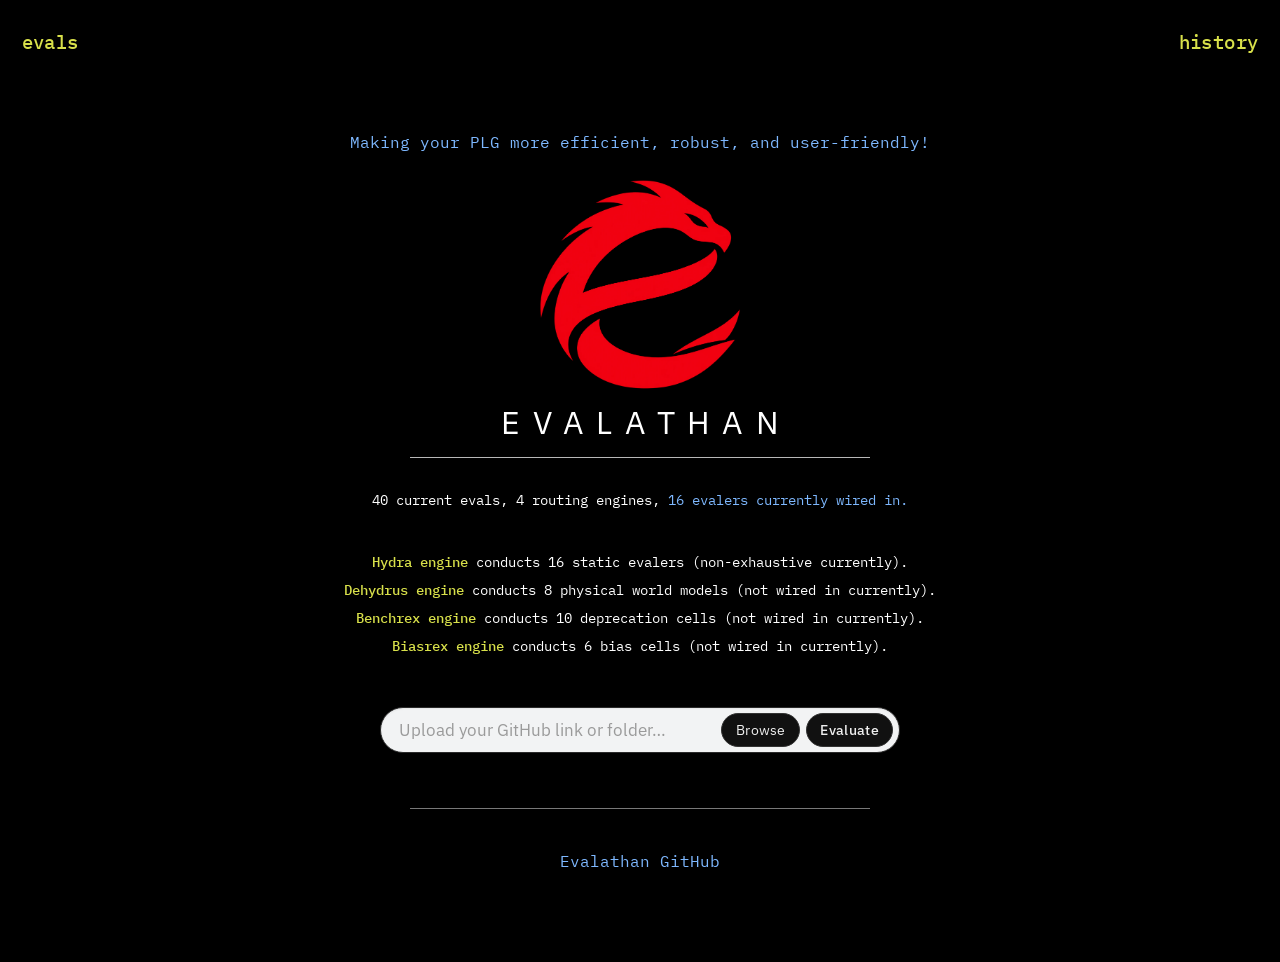
==== commit f11069c3: "Ship v0.3.7 EVOLVER nest and PRICKLY policy expansion." ====
--- a/ui/v2/index.html
+++ b/ui/v2/index.html
@@ -4,10 +4,21 @@
   <meta charset="UTF-8" />
   <meta name="viewport" content="width=device-width, initial-scale=1" />
   <title>EVALATHAN</title>
+  <link rel="icon" href="assets/favicon.ico" sizes="any" />
+  <link rel="icon" type="image/png" href="assets/favicon-32.png" sizes="32x32" />
+  <link rel="apple-touch-icon" href="assets/favicon-192.png" />
   <link rel="preconnect" href="https://fonts.googleapis.com" />
   <link rel="preconnect" href="https://fonts.gstatic.com" crossorigin />
-  <link href="https://fonts.googleapis.com/css2?family=IBM+Plex+Mono:wght@400;500&family=IBM+Plex+Sans:wght@300;400;500;600&display=swap" rel="stylesheet" />
-  <link rel="stylesheet" href="styles.css" />
+  <link href="https://fonts.googleapis.com/css2?family=IBM+Plex+Mono:wght@300;400;500&family=IBM+Plex+Sans:wght@300;400;500;600&display=swap" rel="stylesheet" />
+  <link rel="stylesheet" href="styles.css?v=gold130" />
+  <link rel="stylesheet" href="evolver.css?v=5" />
+  <link rel="preload" as="image" href="assets/evalathan-dragon.webp?v=5" type="image/webp" />
+  <link rel="preload" as="image" href="assets/hydra-logo.webp?v=5" type="image/webp" />
+  <link rel="preload" as="image" href="assets/dehydrus-logo.webp?v=5" type="image/webp" />
+  <link rel="preload" as="image" href="assets/benchrex-logo.webp?v=5" type="image/webp" />
+  <link rel="preload" as="image" href="assets/biasrex-logo.webp?v=12" type="image/webp" />
+  <link rel="preload" as="image" href="assets/biasrex-logo-white.webp?v=11" type="image/webp" />
+  <link rel="preload" as="image" href="assets/biasrex-logo-grey.webp?v=13" type="image/webp" />
   <script>
     (function () {
       var t = localStorage.getItem("evalathan_theme");
@@ -17,17 +28,38 @@
   </script>
 </head>
 <body>
-  <div class="app">
-    <aside class="left" id="left">
-      <nav class="engines" id="engines"></nav>
-      <div class="mascots">
-        <img src="assets/prickly.png" alt="PRICKLY" title="PRICKLY" />
-        <img src="assets/fuss.png" alt="FUSS" title="FUSS - For-User Session Switch" />
-      </div>
-      <div class="left-foot">
-        <button type="button" class="rail-link" id="btn-gloss" title="Open Evalathan glossary">GLOSS</button>
-        <button type="button" class="rail-link" id="btn-selfbelt" title="Open SELFBELT glossary entry">SELFBELT</button>
-        <div class="theme-row" role="group" aria-label="Color theme">
+  <div id="app-screen" class="app-screen">
+    <!-- LEFT SLIDER - closed on splash; opens on evals -->
+    <aside class="slideout" id="slideout" aria-hidden="true">
+      <div class="rail-resize rail-resize-e" id="slideout-resize" title="Drag to widen or narrow evals rail" role="separator" aria-orientation="vertical"></div>
+      <div class="slideout-inner">
+        <div class="rail-scroll" id="slideout-scroll">
+          <button type="button" class="home-btn" id="btn-home" title="HOME - Evalathan splash">
+            <span class="corner-label">home</span>
+          </button>
+          <nav class="engine-stack" id="engine-stack" aria-label="Router engines"></nav>
+          <div class="mascots">
+            <button type="button" class="mascot-wrap" id="btn-prickly" title="PRICKLY - test yourself &amp; potential partners (or 'tools')" aria-label="PRICKLY - open test picker">
+              <img class="mascot" src="assets/prickly.png?v=final1" alt="PRICKLY" draggable="false" />
+            </button>
+            <button type="button" class="mascot-wrap" id="btn-fuss" title="FUSS - you aint rabbithol'n on my watch!" aria-label="FUSS - For-User Session Switch">
+              <img class="mascot" src="assets/fuss.png?v=final1" alt="FUSS" draggable="false" />
+            </button>
+          </div>
+          <div class="slide-section">
+            <button type="button" class="section-label" id="btn-gloss" title="Open Evalathan glossary">GLOSS</button>
+          </div>
+          <div class="slide-section">
+            <button type="button" class="section-label" id="btn-selfbelt" title="Open SELFBELT glossary entry">SELFBELT</button>
+          </div>
+          <div class="slide-section prickly-results-section" id="prickly-results-section">
+            <button type="button" class="section-label rail-head-prickly" id="btn-prickly-results" title="PRICKLY results - saved results on this device" aria-expanded="false"><span class="rail-head-caret" aria-hidden="true">▸</span><span class="rail-head-label">PRICKLY results</span></button>
+            <div class="prickly-results-rail" id="prickly-results-list" aria-label="Saved PRICKLY results">
+              <p class="prickly-rail-empty">No saved PRICKLY results yet.</p>
+            </div>
+          </div>
+        </div>
+        <div class="theme-toggle" role="group" aria-label="Color theme">
           <button type="button" class="theme-btn" data-theme-set="white" title="White">☀</button>
           <button type="button" class="theme-btn" data-theme-set="grey" title="Grey">◐</button>
           <button type="button" class="theme-btn" data-theme-set="black" title="Black">☾</button>
@@ -35,37 +67,409 @@
       </div>
     </aside>
 
-    <main class="center">
-      <header class="center-top">
-        <span class="mark-evals">evals</span>
-        <span class="mark-history">history</span>
+    <main class="center" id="center">
+      <header class="center-head">
+        <div class="head-left">
+          <button type="button" class="corner-toggle engines-corner" id="btn-toggle-engines" aria-expanded="false" title="evals - open engine rail">
+            <span class="corner-label">evals</span>
+          </button>
+        </div>
+        <div class="head-right">
+          <button type="button" class="corner-toggle runs-corner" id="btn-toggle-runs" aria-expanded="false" title="history - open latest run and past runs">
+            <span class="corner-label">history</span>
+          </button>
+        </div>
       </header>
-      <div class="hero" id="hero">
-        <img class="hero-mark theme-black" src="assets/evalathan-black.png" alt="EVALATHAN" />
-        <img class="hero-mark theme-light" src="assets/evalathan-white.png" alt="EVALATHAN" />
-        <img class="hero-dragon" src="assets/evalathan-dragon.png" alt="" />
-        <img class="hero-engine" id="hero-engine" src="assets/hydra-logo.png" alt="" hidden />
-        <p class="blurbs" id="blurbs"></p>
-      </div>
-      <section class="slotbox" aria-label="Evaluate target">
-        <p class="slot-label">Paste a GitHub link, or a folder on this PC. Then press Evaluate.</p>
-        <div class="slot-row">
-          <input id="target-input" type="text" spellcheck="false" autocomplete="off" placeholder="" />
-          <input id="folder-picker" type="file" webkitdirectory directory multiple hidden />
-          <button type="button" id="btn-browse">Browse folder</button>
-          <button type="button" id="btn-eval" class="primary">Evaluate</button>
-        </div>
-      </section>
-      <section class="results" id="results" aria-live="polite"></section>
+
+      <div class="page-stage is-splash" id="page-stage">
+        <div class="splash-brand" id="splash-brand">
+          <p class="plg-tag" id="plg-tag">
+            <a href="https://github.com/pedramgoshATgmail/EVALATHAN/blob/main/GLOSSARY.md#user-content-product-led-growth" target="_blank" rel="noopener noreferrer" title="Product-led growth (PLG) - glossary">Making your PLG more efficient, robust, and user-friendly!</a>
+          </p>
+          <div class="splash-art-slot art-evalathan">
+            <img class="splash-art" id="splash-art" src="assets/evalathan-dragon.webp?v=5" alt="EVALATHAN" decoding="async" fetchpriority="high" />
+          </div>
+          <h1 class="splash-title" id="splash-title">EVALATHAN</h1>
+          <hr class="splash-rule" />
+          <p class="blurbs" id="blurbs"></p>
+        </div>
+        <div class="splash-mid">
+          <section class="slotbox" aria-label="Evaluate target">
+            <div class="slot-pill">
+              <input id="target-input" type="text" spellcheck="false" autocomplete="off" placeholder="Upload your GitHub link or folder…" />
+              <input id="folder-picker" type="file" webkitdirectory directory multiple hidden />
+              <button type="button" id="btn-browse" title="Browse a folder on this PC">Browse</button>
+              <button type="button" id="btn-eval" class="primary" title="Evaluate">Evaluate</button>
+            </div>
+          </section>
+        </div>
+        <div class="splash-foot" id="splash-foot">
+          <hr class="splash-rule splash-rule-foot" />
+          <a class="repo-link" id="repo-link" href="https://github.com/pedramgoshATgmail/EVALATHAN" target="_blank" rel="noopener noreferrer" title="Evalathan GitHub">Evalathan GitHub</a>
+        </div>
+        <section class="results" id="results" aria-live="polite"></section>
+      </div>
     </main>
 
-    <aside class="right">
-      <button type="button" class="new-eval" id="btn-new">New eval</button>
-      <input class="right-search" type="search" placeholder="Search" aria-label="Search past runs" id="past-search" />
-      <button type="button" class="past-head" title="Past evaluation runs">PAST RUNS <em id="past-count">(0)</em></button>
-      <ul class="past-list" id="past-list"></ul>
+    <!-- RIGHT SLIDER - closed on splash; opens on history -->
+    <aside class="runs-rail" id="runs-rail" aria-hidden="true">
+      <div class="rail-resize rail-resize-w" id="runs-resize" title="Drag to widen or narrow history rail" role="separator" aria-orientation="vertical"></div>
+      <div class="runs-inner">
+        <div class="rail-scroll" id="rail-scroll"></div>
+      </div>
     </aside>
   </div>
-  <script src="app.js"></script>
+
+  <!-- Multi-memo stack: each saved/eval run can open its own window -->
+  <div id="memo-layer" class="memo-layer" hidden></div>
+
+  <!-- Delete confirm (little centered window) -->
+  <div id="confirm-layer" class="confirm-layer" hidden>
+    <div class="confirm-card" role="dialog" aria-modal="true" aria-labelledby="confirm-title">
+      <p class="confirm-title" id="confirm-title">Are you sure you want to delete?</p>
+      <div class="confirm-actions">
+        <button type="button" class="confirm-btn confirm-btn-cancel" id="confirm-cancel">Cancel</button>
+        <button type="button" class="confirm-btn confirm-btn-delete" id="confirm-ok">Delete</button>
+      </div>
+    </div>
+  </div>
+
+  <!-- FUSS (For-User Session Switch) centered popup -->
+  <div id="fuss-layer" class="fuss-layer" hidden>
+    <div class="fuss-panel" role="dialog" aria-modal="true" aria-labelledby="fuss-panel-title">
+      <button type="button" class="fuss-close" id="fuss-close" title="Close FUSS">×</button>
+      <div class="fuss-setup" id="fuss-setup">
+        <h2 id="fuss-panel-title" class="fuss-title">
+          <a class="fuss-title-fuss" href="https://github.com/pedramgoshATgmail/EVALATHAN/blob/main/GLOSSARY.md#user-content-fuss" target="_blank" rel="noopener noreferrer" title="FUSS - For-User Session Switch (glossary)">FUSS</a>
+        </h2>
+        <p class="fuss-title-tag">you aint rabbithol'n on my watch!</p>
+        <p class="fuss-lead">
+          FUSS stands for For-User Session Switch. FUSS is a utility timer, not an agent.
+          You use it to time your session with AI. It is not medical advice.
+        </p>
+        <ol class="fuss-steps">
+          <li>Tick the box to confirm you are only setting a timer.</li>
+          <li>Choose a duration in minutes (5 to 45; 25 is typical).</li>
+          <li>Press <strong>Start timer</strong>.</li>
+          <li>The popup counts 3-2-1-0, then closes while the timer runs.</li>
+          <li>Press <strong>Stop timer</strong> if you finish early.</li>
+        </ol>
+        <div class="fuss-controls">
+          <label class="fuss-ack-row">
+            <input id="fuss-ack" type="checkbox" />
+            <span>I understand this is only a timer for my session with AI. It is not medical advice, not a diagnosis, and not a replacement for my firm’s AI policy.</span>
+          </label>
+          <div class="fuss-mins-row">
+            <span class="fuss-mins-label">Minutes</span>
+            <div class="fuss-mins-dial" role="group" aria-label="Session length in minutes">
+              <button type="button" class="fuss-mins-step" id="fuss-mins-down" title="Decrease minutes" aria-label="Decrease minutes">-</button>
+              <input id="fuss-mins" type="text" inputmode="numeric" pattern="[0-9]*" maxlength="3" value="25" autocomplete="off" aria-label="Minutes" />
+              <button type="button" class="fuss-mins-step" id="fuss-mins-up" title="Increase minutes" aria-label="Increase minutes">+</button>
+            </div>
+          </div>
+          <div class="fuss-actions">
+            <button type="button" class="fuss-btn fuss-btn-start" id="fuss-start" title="Start timer">Start timer</button>
+            <button type="button" class="fuss-btn fuss-btn-stop" id="fuss-stop" title="Stop timer">Stop timer</button>
+          </div>
+        </div>
+        <p class="fuss-live" id="fuss-live" hidden aria-live="polite">00:00</p>
+        <p class="fuss-status" id="fuss-status">Timer off.</p>
+      </div>
+      <div class="fuss-countdown" id="fuss-countdown" hidden aria-live="assertive">
+        <p class="fuss-countdown-num" id="fuss-countdown-num">3</p>
+        <p class="fuss-countdown-hint">Starting…</p>
+      </div>
+    </div>
+  </div>
+
+  <!-- PRICKLY scalable popup window -->
+  <div id="prickly-layer" class="prickly-layer" hidden>
+    <div class="prickly-panel" id="prickly-panel" role="dialog" aria-modal="true" aria-labelledby="prickly-panel-title">
+      <div class="prickly-chrome" id="prickly-chrome" title="Drag to move">
+        <span class="prickly-chrome-title">PRICKLY</span>
+        <div class="prickly-chrome-controls">
+          <button type="button" class="prickly-chrome-btn" id="prickly-max" title="Maximize / restore">▢</button>
+          <button type="button" class="prickly-chrome-btn" id="prickly-close" title="Close PRICKLY">×</button>
+        </div>
+      </div>
+      <div class="prickly-panel-body">
+
+      <div id="prickly-home">
+        <h2 id="prickly-panel-title" class="prickly-title">
+          <a class="prickly-title-link" href="https://github.com/pedramgoshATgmail/EVALATHAN/blob/main/GLOSSARY.md#user-content-prickly" target="_blank" rel="noopener noreferrer" title="PRICKLY - test yourself and potential partners (or 'tools') (glossary)">PRICKLY</a>
+        </h2>
+        <p class="prickly-title-tag">test yourself &amp; potential partners (or &lsquo;tools&rsquo;)</p>
+        <p class="prickly-lead">Pick a test.</p>
+        <div class="prickly-choices">
+          <button type="button" class="prickly-choice" data-prickly-test="dev-lr" title="Developer Live and Realtime Questionnaire">
+            <strong>Developer <a class="prickly-gloss-link" href="https://github.com/pedramgoshATgmail/EVALATHAN/blob/main/GLOSSARY.md#user-content-lr" target="_blank" rel="noopener noreferrer" title="L&amp;R - Live and Realtime (glossary)">L&amp;R</a> <span class="prickly-paren">(Live &amp; Realtime Questionnaire)</span></strong>
+            <span>Timed True / False matched to the kind of developer you are.</span>
+          </button>
+          <button type="button" class="prickly-choice" data-prickly-test="japop-lr" title="JaPoP Live and Realtime Questionnaire">
+            <strong><a class="prickly-gloss-link" href="https://github.com/pedramgoshATgmail/EVALATHAN/blob/main/GLOSSARY.md#user-content-japop" target="_blank" rel="noopener noreferrer" title="JaPoP - Just-a-Professional-or-Partnerable (glossary)">JaPoP</a> L&amp;R <span class="prickly-paren">(Live &amp; Realtime Questionnaire)</span></strong>
+            <span><strong class="prickly-japop-name">Just-a-Professional-or-Partnerable</strong> - timed True / False on partner lean.</span>
+          </button>
+          <button type="button" class="prickly-choice" data-prickly-test="japop-static" title="JaPoP Static uploads">
+            <strong>JaPoP <a class="prickly-gloss-link" href="https://github.com/pedramgoshATgmail/EVALATHAN/blob/main/GLOSSARY.md#user-content-static" target="_blank" rel="noopener noreferrer" title="Static - paper-trail read (glossary)">Static</a> <span class="prickly-paren">(Just-a-Professional-or-Partnerable)</span></strong>
+            <span>Upload emails, texts, and audio of your discussions with dates and notes.</span>
+          </button>
+        </div>
+      </div>
+
+      <div id="prickly-dev-profile" hidden>
+        <button type="button" class="prickly-back" id="prickly-dev-back">← Back</button>
+        <h2 class="prickly-title">Developer L&amp;R</h2>
+        <p class="prickly-lead">Choose the developer kind. Each one loads its own questionnaire.</p>
+        <div class="prickly-form prickly-form-dev">
+          <label class="prickly-span-2">Kind of developer
+            <select id="prickly-dev-kind">
+              <option value="programmer">Programmer</option>
+              <option value="software_engineer" selected>Software Engineer</option>
+              <option value="frontend_engineer">Frontend Engineer</option>
+              <option value="ml_engineer">ML Engineer</option>
+              <option value="llm_evals_engineer">LLM Evals Engineer</option>
+              <option value="data_engineer">Data Engineer</option>
+              <option value="devops">DevOps / Platform</option>
+              <option value="security_engineer">Security Engineer</option>
+              <option value="qa_engineer">QA / Test Engineer</option>
+              <option value="technical_architect">Technical Architect</option>
+              <option value="principal_architect">Principal Architect</option>
+              <option value="solutions_architect">Solutions Architect</option>
+              <option value="enterprise_ai_governance">Enterprise AI Governance</option>
+              <option value="ai_tokenomics">AI Tokenomics</option>
+              <option value="data_ai_guardrails">Data &amp; AI Guardrails</option>
+            </select>
+          </label>
+          <label>Years of experience
+            <select id="prickly-dev-exp">
+              <option value="0-2">0-2 years</option>
+              <option value="3-7" selected>3-7 years</option>
+              <option value="8-15">8-15 years</option>
+              <option value="16plus">16+ years</option>
+            </select>
+          </label>
+          <label>Age band
+            <select id="prickly-dev-age">
+              <option value="lt25">Under 25</option>
+              <option value="25-34" selected>25-34</option>
+              <option value="35-49">35-49</option>
+              <option value="50plus">50+</option>
+            </select>
+          </label>
+          <label>Primary stack / domain
+            <input id="prickly-dev-stack" type="text" placeholder="e.g. backend Python, data pipelines, cloud" autocomplete="off" />
+          </label>
+          <label>Company / work setting
+            <select id="prickly-dev-setting">
+              <option value="startup">Startup</option>
+              <option value="product">Product company</option>
+              <option value="engineering_firm">Engineering firm</option>
+              <option value="agency">Agency / consulting</option>
+              <option value="enterprise">Enterprise</option>
+              <option value="research_lab">Research lab</option>
+              <option value="open_source">Open source / foundation</option>
+              <option value="government">Government</option>
+              <option value="nonprofit">Nonprofit</option>
+              <option value="education">Education</option>
+              <option value="freelance">Freelance</option>
+              <option value="other">Other</option>
+            </select>
+          </label>
+        </div>
+        <button type="button" class="prickly-btn" id="prickly-dev-next">Continue to timed test</button>
+      </div>
+
+      <div id="prickly-profile" hidden>
+        <button type="button" class="prickly-back" id="prickly-back-home">← Back</button>
+        <h2 id="prickly-profile-title" class="prickly-title">Who is this for?</h2>
+        <p id="prickly-profile-hint" class="prickly-lead"></p>
+        <div class="prickly-form">
+          <label>Your role
+            <select id="prickly-role">
+              <option value="founder">Founder / co-founder</option>
+              <option value="operator">Operator / partner candidate</option>
+              <option value="professional">Professional assessing a peer</option>
+              <option value="other">Other</option>
+            </select>
+          </label>
+          <label>Age band
+            <select id="prickly-age">
+              <option value="lt25">Under 25</option>
+              <option value="25-34" selected>25-34</option>
+              <option value="35-49">35-49</option>
+              <option value="50plus">50+</option>
+            </select>
+          </label>
+          <label>Experience
+            <select id="prickly-exp">
+              <option value="0-2">0-2 years</option>
+              <option value="3-7" selected>3-7 years</option>
+              <option value="8-15">8-15 years</option>
+              <option value="16plus">16+ years</option>
+            </select>
+          </label>
+          <label>Context
+            <select id="prickly-context">
+              <option value="startup">Starting a company</option>
+              <option value="existing">Already a company</option>
+              <option value="na">Not a company context</option>
+            </select>
+          </label>
+          <label>How you met
+            <select id="prickly-howmet">
+              <option value="friend">Friend</option>
+              <option value="family">Family</option>
+              <option value="school">School</option>
+              <option value="work">Work</option>
+              <option value="coffee">Just met / coffee</option>
+              <option value="na">N/A</option>
+            </select>
+          </label>
+          <label>Relation
+            <select id="prickly-relation">
+              <option value="none">No family relation</option>
+              <option value="spouses">Spouses / partners</option>
+              <option value="parent-child">Parent / child</option>
+              <option value="siblings">Siblings</option>
+              <option value="na">N/A</option>
+            </select>
+          </label>
+          <label>How long known
+            <select id="prickly-known">
+              <option value="lt3m">&lt; 3 months</option>
+              <option value="3-12m">3-12 months</option>
+              <option value="1-3y">1-3 years</option>
+              <option value="3yplus">3+ years</option>
+              <option value="na">N/A</option>
+            </select>
+          </label>
+        </div>
+        <button type="button" class="prickly-btn" id="prickly-profile-next">Continue</button>
+      </div>
+
+      <div id="prickly-countdown" class="prickly-countdown" hidden aria-live="assertive">
+        <p class="prickly-countdown-num" id="prickly-countdown-num">3</p>
+        <p class="prickly-countdown-hint">Get ready...</p>
+      </div>
+
+      <div id="prickly-sit" hidden>
+        <div class="prickly-sit-head">
+          <span id="prickly-progress">Question 1</span>
+          <span id="prickly-clock" class="prickly-clock">00:00</span>
+        </div>
+        <p id="prickly-stem" class="prickly-stem"></p>
+        <div class="prickly-tf">
+          <button type="button" class="prickly-btn prickly-btn-true" id="prickly-true" title="True">True</button>
+          <button type="button" class="prickly-btn prickly-btn-false" id="prickly-false" title="False">False</button>
+        </div>
+      </div>
+
+      <div id="prickly-static" hidden>
+        <button type="button" class="prickly-back" id="prickly-back-profile">← Back</button>
+        <h2 class="prickly-title">JaPoP Static - show the paper trail</h2>
+        <p class="prickly-lead">Upload real dated exchanges. The goal is simple: see partner-like initiative over time - not only polite replies.</p>
+        <ol id="prickly-upload-guide" class="prickly-upload-guide">
+          <li>Upload a PDF of all email exchange screengrabs and make sure their time and date are included.</li>
+          <li>Same with texts (and WhatsApp) - PDF with timestamps visible.</li>
+          <li>Any audio records of your discussions - and make sure you clarify who is speaking in an accompanying note.</li>
+        </ol>
+
+        <div class="prickly-upload-slot">
+          <div class="prickly-upload-row">
+            <label class="prickly-upload-file">Email PDFs
+              <span class="prickly-upload-hint">PDF of email exchange screengrabs - time and date must be visible.</span>
+              <input id="prickly-up-email" type="file" accept=".pdf,application/pdf,image/*" multiple />
+            </label>
+            <label class="prickly-upload-notes">Notes / details
+              <textarea id="prickly-note-email" rows="5" placeholder="Whose inboxes, date range, and what the thread was about…"></textarea>
+            </label>
+          </div>
+        </div>
+
+        <div class="prickly-upload-slot">
+          <div class="prickly-upload-row">
+            <label class="prickly-upload-file">Texts / WhatsApp PDFs
+              <span class="prickly-upload-hint">Same idea for texts and WhatsApp - PDF with timestamps visible.</span>
+              <input id="prickly-up-texts" type="file" accept=".pdf,application/pdf,image/*" multiple />
+            </label>
+            <label class="prickly-upload-notes">Notes / details
+              <textarea id="prickly-note-texts" rows="5" placeholder="Who the chats are between, apps used, and the context of the texts…"></textarea>
+            </label>
+          </div>
+        </div>
+
+        <div class="prickly-upload-slot">
+          <div class="prickly-upload-row">
+            <label class="prickly-upload-file">Audio recordings
+              <span class="prickly-upload-hint">Discussion audio - say who is speaking in the notes box.</span>
+              <input id="prickly-up-audio" type="file" accept="audio/*,.m4a,.mp3,.wav,.ogg" multiple />
+            </label>
+            <label class="prickly-upload-notes">Notes / details
+              <textarea id="prickly-note-audio" rows="5" placeholder="Who is talking on each file, roles, and when it was recorded…"></textarea>
+            </label>
+          </div>
+        </div>
+
+        <div class="prickly-upload-slot">
+          <div class="prickly-upload-row">
+            <label class="prickly-upload-file">Other
+              <span class="prickly-upload-hint">Anything else dated that shows initiative over time.</span>
+              <input id="prickly-up-other" type="file" multiple />
+            </label>
+            <label class="prickly-upload-notes">Notes / details
+              <textarea id="prickly-note-other" rows="5" placeholder="What this file is, why it belongs here, and any dates…"></textarea>
+            </label>
+          </div>
+        </div>
+
+        <button type="button" class="prickly-btn" id="prickly-static-run">Submit uploads</button>
+      </div>
+
+      <div id="prickly-result" hidden>
+        <h2 id="prickly-result-title" class="prickly-title">Result</h2>
+        <div id="prickly-result-body" class="prickly-result-body"></div>
+        <div class="prickly-result-dock">
+          <div class="prickly-dock-left">
+            <button type="button" class="prickly-btn" id="prickly-save" title="Save this result under PRICKLY RESULTS on the left rail">Save</button>
+          </div>
+          <div class="prickly-dock-right">
+            <button type="button" class="prickly-btn prickly-btn-compare" id="prickly-compare" title="Compare saved PRICKLY results across expertise areas" hidden>Compare</button>
+          </div>
+        </div>
+        <div class="prickly-result-actions">
+          <button type="button" class="prickly-btn prickly-btn-secondary" id="prickly-again" title="Back to PRICKLY home">Start over</button>
+          <button type="button" class="prickly-btn prickly-btn-delete" id="prickly-delete" title="Delete this saved PRICKLY result" hidden>Delete</button>
+          <button type="button" class="prickly-btn prickly-btn-next" id="prickly-another" title="Take Next Level Test - harder questionnaire">Take Next Level Test</button>
+        </div>
+        <p id="prickly-save-status" class="prickly-save-status" hidden></p>
+      </div>
+
+      </div><!-- /.prickly-panel-body -->
+      <div class="prickly-resize prickly-resize-n" data-dir="n"></div>
+      <div class="prickly-resize prickly-resize-s" data-dir="s"></div>
+      <div class="prickly-resize prickly-resize-e" data-dir="e"></div>
+      <div class="prickly-resize prickly-resize-w" data-dir="w"></div>
+      <div class="prickly-resize prickly-resize-ne" data-dir="ne"></div>
+      <div class="prickly-resize prickly-resize-nw" data-dir="nw"></div>
+      <div class="prickly-resize prickly-resize-se" data-dir="se" title="Resize"></div>
+      <div class="prickly-resize prickly-resize-sw" data-dir="sw"></div>
+    </div>
+  </div>
+
+  <!-- Circular BREAK TIME splash - stays until STOP -->
+  <div id="fuss-break-layer" class="fuss-break-layer" hidden>
+    <div class="fuss-break-stack" role="dialog" aria-modal="true" aria-label="BREAK TIME">
+      <div class="fuss-break-disk" aria-hidden="true">
+        <img class="fuss-break-art" src="assets/fuss-break-disk.png?v=2" alt="" draggable="false" />
+        <img class="fuss-break-banner" src="assets/fuss-breaktime.png?v=1" alt="BREAK TIME!" draggable="false" />
+      </div>
+      <button type="button" class="fuss-break-stop" id="fuss-break-stop" title="Stop BREAK TIME flash">STOP</button>
+    </div>
+  </div>
+
+  <script src="app.js?v=gold100"></script>
+  <script src="prickly.js?v=24"></script>
+  <script src="evolver.js?v=6"></script>
+  <script src="prickly-policy.js?v=2"></script>
 </body>
 </html>
--- a/ui/v2/styles.css
+++ b/ui/v2/styles.css
@@ -2,21 +2,34 @@
 [data-theme="black"] {
   color-scheme: dark;
   --bg: #000;
-  --bg-elev: #0a0a0a;
-  --bg-panel: #121212;
+  --bg-elevated: #000;
+  --bg-surface: #0a0a0a;
   --line: #2a2a2a;
-  --text: #f1f1f1;
-  --text-soft: #c8c8c8;
-  --muted: #9a9a9a;
-  --accent: #e6c84a;
-  --input-bg: #fff;
-  --input-text: #333;
-  --btn-bg: #2a2a2a;
+  --text: #ffffff;
+  --text-soft: #e8e8e8;
+  --text-muted: #9a9a9a;
+  --accent: #d8e04a;
+  --accent-past: #9aaa2e; /* 2 steps less bright yellow than --accent; past runs titles */
+  --input-bg: #f2f3f4;
+  --input-text: #333333;
+  --btn-bg: #1a1a1a;
   --btn-text: #eee;
-  --primary-bg: #3a3a3a;
-  --chip: #1a1a1a;
+  --chip: #121212;
+  --pass: #6bcf7f;
   --deferred: #888;
-  --pass: #6bcf7f;
+  --logo-art-filter: none;
+  --link-blue: #7eb8ff;
+  --link-blue-hover: #a8d0ff;
+  --link-blue-faint: #6a8499;
+  --run-blurb-hover: var(--accent); /* black: keep current lime */
+  --run-blurb-hover-bg: transparent;
+  --latest-chip-border: #6a7028; /* faint yellow rectangle for latest only */
+  --saved-chip-border: #3a3a3a;
+  --saved-chip-bg: #0c0c0c;
+  --saved-chip-text: #a8a8a8;
+  --engine-title: #f1f1f1;
+  --slide-w: 260px;
+  --runs-w: 320px;
   --font: "IBM Plex Sans", system-ui, sans-serif;
   --mono: "IBM Plex Mono", ui-monospace, monospace;
 }
@@ -24,41 +37,65 @@
 [data-theme="white"] {
   color-scheme: light;
   --bg: #f2f3f4;
-  --bg-elev: #ffffff;
-  --bg-panel: #e8e9ea;
+  --bg-elevated: #ffffff;
+  --bg-surface: #e8e9ea;
   --line: #c8c8c8;
-  --text: #676767;
-  --text-soft: #555;
-  --muted: #888;
-  --accent: #8a6a20;
+  --text: #333333;
+  --text-soft: #555555;
+  --text-muted: #888888;
+  --accent: #8a9a12;
+  --accent-past: #68740e; /* 2 steps less bright yellow than --accent; past runs titles */
   --input-bg: #fff;
-  --input-text: #676767;
-  --btn-bg: #e0e0e0;
-  --btn-text: #676767;
-  --primary-bg: #d0d0d0;
+  --input-text: #333333;
+  --btn-bg: #e4e4e4;
+  --btn-text: #333333;
   --chip: #fff;
+  --pass: #2f7a45;
   --deferred: #888;
-  --pass: #2f7a45;
-}
-
+  --logo-art-filter: none;
+  --link-blue: #2f6fbf;
+  --link-blue-hover: #1e5aa8;
+  --link-blue-faint: #7a96b0;
+  --run-blurb-hover: #0a2f6e; /* white: deep readable navy */
+  --run-blurb-hover-bg: #d9e6f8; /* soft light-up wash */
+  --latest-chip-border: #b8c46a; /* faint yellow rectangle for latest only */
+  --saved-chip-border: #c0c0c0;
+  --saved-chip-bg: #ececed;
+  --saved-chip-text: #6e6e6e;
+  --engine-title: #333333;
+}
+
+/* Grey: charcoal only - no blue art anywhere */
 [data-theme="grey"] {
   color-scheme: dark;
-  --bg: #333333;
-  --bg-elev: #3d3d3d;
-  --bg-panel: #2a2a2a;
-  --line: #555;
+  --bg: #1c1c1c;
+  --bg-elevated: #222;
+  --bg-surface: #2a2a2a;
+  --line: #444;
   --text: #f2f3f4;
-  --text-soft: #c8c8c8;
-  --muted: #a0a0a0;
-  --accent: #d4b84a;
+  --text-soft: #d0d0d0;
+  --text-muted: #a8a8a8;
+  --accent: #c4b07a;
+  --accent-past: #96885c; /* 2 steps less bright yellow than --accent; past runs titles */
   --input-bg: #f2f3f4;
-  --input-text: #333333;
-  --btn-bg: #4a4a4a;
+  --input-text: #333;
+  --btn-bg: #333;
   --btn-text: #f2f3f4;
-  --primary-bg: #555;
-  --chip: #3a3a3a;
+  --chip: #2a2a2a;
+  --pass: #9ccc9c;
   --deferred: #aaa;
-  --pass: #7dcea0;
+  /* Pre-matched grey PNGs used in JS; no extra CSS wash */
+  --logo-art-filter: none;
+  --link-blue: #7eb8ff;
+  --link-blue-hover: #a8d0ff;
+  --link-blue-faint: #6a8499;
+  --run-blurb-hover: #f0e24a; /* brighter yellow on grey */
+  --run-blurb-hover-bg: transparent;
+  --latest-chip-border: #8a8050; /* faint yellow rectangle for latest only */
+  --saved-chip-border: #484848;
+  --saved-chip-bg: #262626;
+  --saved-chip-text: #a8a8a8;
+  --engine-title: #f1f1f1;
 }
 
 * { box-sizing: border-box; }
@@ -73,52 +110,506 @@
 button { cursor: pointer; border: 0; background: none; }
 [hidden] { display: none !important; }
 
-.app {
+/* Overlay rails - splash = both closed; corners slide them open */
+.app-screen {
+  position: relative;
+  min-height: 100vh;
+  background: var(--bg);
+  overflow: hidden;
+}
+.center {
+  width: 100%;
+  min-height: 100vh;
+  /* Keep original type scale; only drop evals/history off the window lip */
+  padding: 1.55rem 1.35rem 2rem;
+  overflow: auto;
+  background: var(--bg);
+  transition: padding 0.28s ease;
+}
+.app-screen.engines-open .center {
+  padding-left: calc(var(--slide-w) + 0.85rem);
+}
+.app-screen.runs-open .center {
+  padding-right: calc(var(--runs-w) + 0.85rem);
+}
+
+.slideout, .runs-rail {
+  position: fixed;
+  top: 0;
+  bottom: 0;
+  height: 100vh;
+  z-index: 40;
+  background: var(--bg-elevated);
+  overflow: hidden;
+  transition: transform 0.28s ease;
+  display: flex;
+  flex-direction: column;
+}
+.slideout {
+  left: 0;
+  width: var(--slide-w);
+  border-right: 1px solid var(--line);
+  transform: translateX(-105%);
+}
+.runs-rail {
+  right: 0;
+  width: var(--runs-w);
+  border-left: 1px solid var(--line);
+  transform: translateX(105%);
+}
+.app-screen.engines-open .slideout { transform: translateX(0); }
+.app-screen.runs-open .runs-rail { transform: translateX(0); }
+
+/* Horizontal extend - drag inner edge of either sidebar */
+.rail-resize {
+  position: absolute;
+  top: 0;
+  bottom: 0;
+  width: 7px;
+  z-index: 6;
+  cursor: ew-resize;
+  background: transparent;
+  touch-action: none;
+}
+.rail-resize:hover,
+.rail-resize.is-dragging {
+  background: color-mix(in srgb, var(--link-blue) 40%, transparent);
+}
+.slideout .rail-resize-e { right: 0; }
+.runs-rail .rail-resize-w { left: 0; }
+body.is-rail-resizing {
+  cursor: ew-resize !important;
+  user-select: none;
+}
+body.is-rail-resizing .slideout,
+body.is-rail-resizing .runs-rail,
+body.is-rail-resizing .center {
+  transition: none !important;
+}
+
+.slideout-inner, .runs-inner {
+  width: 100%;
+  height: 100%;
+  min-height: 0;
+  display: flex;
+  flex-direction: column;
+  padding: 2.6rem 0.85rem 1rem;
+  gap: 0.65rem;
+  overflow: hidden;
+}
+.rail-scroll {
+  flex: 1 1 auto;
+  min-height: 0;
+  overflow-y: auto;
+  overflow-x: hidden;
+  padding-right: 0.1rem;
+}
+
+.center-head {
+  display: flex;
+  align-items: flex-start;
+  justify-content: space-between;
+  gap: 1rem;
+  margin-top: 0.25rem;
+  margin-bottom: 0.35rem;
+  position: relative;
+  z-index: 50;
+}
+.corner-toggle {
   display: grid;
-  grid-template-columns: 220px minmax(0, 1fr) 300px;
-  min-height: 100vh;
-}
-
-.left, .right {
-  background: var(--bg-elev);
-  border-right: 1px solid var(--line);
-  padding: 1rem 0.85rem;
-  display: flex;
-  flex-direction: column;
-  gap: 0.75rem;
-}
-.right { border-right: 0; border-left: 1px solid var(--line); }
-
-.engines { display: flex; flex-direction: column; gap: 0.35rem; }
-.engine-block { border-bottom: 1px solid transparent; }
+  padding: 0.2rem 0;
+  position: relative;
+  z-index: 60;
+}
+.corner-toggle:focus,
+.corner-toggle:focus-visible {
+  outline: none;
+}
+.engines-corner { justify-items: start; }
+.runs-corner { justify-items: end; }
+
+/* Ref corners: lowercase lime mono - evals / history / home +2 size steps */
+.corner-label {
+  font-family: var(--mono);
+  font-size: 1.2rem; /* was 0.95rem; +2 sizes (~0.125rem each) */
+  font-weight: 500;
+  letter-spacing: 0.02em;
+  color: var(--accent);
+  text-transform: lowercase;
+  line-height: 1;
+  outline: none;
+  box-shadow: none;
+  border: 0;
+}
+.corner-toggle:hover .corner-label { filter: brightness(1.15); }
+
+/*
+  Splash center - measured from UI-X ref (960x540):
+  PLG ~11%, logo 16.7-32.8% (h~16%), title ~36%, rule ~40%,
+  stats ~45%, engines ~53-62%, pill ~67-73%, github ~79%.
+  Compact stack - do NOT flex-stretch the mid band.
+*/
+.page-stage {
+  width: 100%;
+  max-width: min(640px, 92vw);
+  margin: 0 auto;
+  min-height: calc(100vh - 5.5rem);
+  display: flex;
+  flex-direction: column;
+  align-items: center;
+  text-align: center;
+  padding-bottom: 2rem;
+  box-sizing: border-box;
+}
+/* Engine pages: wider stage so each blurb sentence stays on one line with both rails open */
+.page-stage:not(.is-splash) {
+  max-width: min(980px, 100%);
+}
+.page-stage.is-splash {
+  justify-content: flex-start;
+  padding-top: 8vh;
+}
+.page-stage.is-splash .splash-brand {
+  flex: 0 0 auto;
+  width: 100%;
+  display: flex;
+  flex-direction: column;
+  align-items: center;
+  gap: 0;
+}
+.page-stage.is-splash .splash-mid {
+  flex: 0 0 auto;
+  width: 100%;
+  display: flex;
+  justify-content: center;
+  /* ref: ~5% gap blurbsâ†’pill, ~6% pillâ†’github */
+  padding: 5.2vh 0 4.2vh;
+}
+.page-stage.is-splash .splash-foot {
+  flex: 0 0 auto;
+  width: 100%;
+  display: flex;
+  flex-direction: column;
+  align-items: center;
+  gap: 1.4vh;
+  padding-bottom: 3vh;
+}
+.page-stage:not(.is-splash) {
+  justify-content: flex-start;
+  padding-top: 1.5vh;
+  padding-bottom: 1.5rem;
+}
+.page-stage:not(.is-splash) .splash-brand {
+  flex: 0 0 auto;
+  width: 100%;
+  display: flex;
+  flex-direction: column;
+  align-items: center;
+  gap: 0.45rem;
+}
+.page-stage:not(.is-splash) .splash-mid {
+  flex: 1 1 auto;
+  width: 100%;
+  min-height: 0;
+  display: flex;
+  align-items: center;
+  justify-content: center;
+  padding: 0.5rem 0;
+}
+.page-stage:not(.is-splash) .splash-foot {
+  display: none;
+}
+
+.splash-art-slot {
+  --art-scale: 1;
+  /* base ~16.3vh; engine pages multiply --art-scale (Hydra/Dehydrus/Benchrex +60%) */
+  width: calc(16.3vh * var(--art-scale));
+  height: calc(16.3vh * var(--art-scale));
+  max-width: min(72vw, 70vh);
+  max-height: min(72vw, 70vh);
+  display: flex;
+  align-items: center;
+  justify-content: center;
+  margin: 2.2vh 0 1.4vh;
+}
+.splash-art-slot.art-evalathan { --art-scale: 1.5; } /* splash dragon +50% */
+.splash-art-slot.art-hydra { --art-scale: 1.9417; } /* +7% */
+.splash-art-slot.art-dehydrus { --art-scale: 2.6584; } /* -10% */
+.splash-art-slot.art-benchrex { --art-scale: 3.23642; } /* prior +30%, then +10% */
+/* Biasrex emblem fill matches Benchrex; same glossary width=400 ? same logo/title ratio */
+.splash-art-slot.art-biasrex { --art-scale: 3.23642; }
+.splash-art {
+  width: 100%;
+  height: 100%;
+  object-fit: contain;
+  display: block;
+  filter: var(--logo-art-filter);
+}
+.splash-art.is-blank {
+  visibility: hidden;
+}
+.plg-tag {
+  margin: 0;
+  max-width: 38rem;
+  font-family: var(--mono);
+  font-size: clamp(0.97rem, 1.65vh, 1.13rem); /* +2 sizes */
+  line-height: 1.35;
+  text-align: center;
+}
+.plg-tag a {
+  color: var(--link-blue);
+  text-decoration: none;
+}
+.plg-tag a:hover {
+  color: var(--link-blue-hover);
+  text-decoration: underline;
+}
+.plg-tag.is-hidden { display: none; }
+.splash-title {
+  margin: 0;
+  padding: 0;
+  font-family: var(--font);
+  font-weight: 400;
+  font-size: clamp(1.65rem, 3.6vh, 2.4rem);
+  letter-spacing: 0.38em;
+  text-indent: 0.38em;
+  color: var(--text);
+  text-transform: uppercase;
+  line-height: 1.05;
+}
+.page-stage.is-splash .splash-rule {
+  width: min(460px, 78vw);
+  margin: 2vh 0 3.2vh;
+  border: 0;
+  border-top: 1px solid rgba(255, 255, 255, 0.72);
+}
+.splash-rule {
+  width: min(460px, 78vw);
+  margin: 0.55rem 0 0.4rem;
+  border: 0;
+  border-top: 1px solid rgba(255, 255, 255, 0.55);
+}
+[data-theme="white"] .splash-rule,
+[data-theme="white"] .page-stage.is-splash .splash-rule {
+  border-top-color: rgba(0, 0, 0, 0.28);
+}
+.splash-rule-foot {
+  width: min(460px, 78vw);
+  margin: 0;
+  opacity: 0.65;
+}
+.blurbs {
+  max-width: 40rem;
+  margin: 0;
+  font-family: var(--mono);
+  font-size: clamp(0.825rem, 1.525vh, 0.965rem); /* splash keeps prior size */
+  line-height: 1.7;
+  color: var(--text);
+  text-align: center;
+}
+/* Four engine briefs: +1 size, full stage width, no orphaned last words */
+.page-stage:not(.is-splash) .blurbs {
+  max-width: 100%;
+  width: 100%;
+  font-size: clamp(0.95rem, 1.65vh, 1.09rem); /* was clamp(0.825?0.965); +1 size */
+  padding: 0 0.35rem;
+  box-sizing: border-box;
+}
+.blurbs .blurb-line {
+  display: block;
+  padding: 0.25vh 0;
+}
+.page-stage:not(.is-splash) .blurbs .blurb-line {
+  white-space: nowrap; /* one sentence = one line; stage width absorbs it */
+}
+.blurbs .blurb-gap {
+  display: block;
+  height: 3.8vh; /* ref gap between stats line and engine lines */
+}
+.blurbs .blurb-gap-sm {
+  height: 1.15em; /* one blank line between Hydra blurbs */
+}
+.blurbs .blurb-engine,
+.blurbs a.blurb-engine {
+  color: var(--accent) !important;
+  font-weight: 500;
+  opacity: 1 !important;
+  text-decoration: none;
+}
+.blurbs a.blurb-engine:visited,
+.blurbs a.blurb-engine:hover,
+.blurbs a.blurb-engine:active,
+.blurbs a.blurb-engine:focus {
+  color: var(--accent) !important;
+  text-decoration: underline;
+}
+.blurbs a.blurb-wired {
+  color: var(--link-blue); /* same blue as Making your PLG... */
+  text-decoration: none;
+  cursor: pointer;
+}
+.blurbs a.blurb-wired:visited,
+.blurbs a.blurb-wired:hover,
+.blurbs a.blurb-wired:active,
+.blurbs a.blurb-wired:focus {
+  color: var(--link-blue);
+  text-decoration: none;
+}
+
+.slotbox {
+  width: 100%;
+  max-width: min(520px, 88vw);
+  display: flex;
+  flex-direction: column;
+  align-items: center;
+  gap: 0.55rem;
+}
+.slotbox.is-wip .slot-pill {
+  opacity: 0.55;
+  filter: grayscale(0.55);
+  background: #c8c8c8;
+  border-color: #a8a8a8;
+  box-shadow: none;
+  pointer-events: none;
+}
+.slotbox.is-wip #target-input,
+.slotbox.is-wip #btn-browse,
+.slotbox.is-wip #btn-eval {
+  cursor: not-allowed;
+  color: #666;
+}
+.slotbox.is-wip #target-input::placeholder {
+  color: #666;
+  opacity: 1;
+}
+[data-theme="black"] .slotbox.is-wip .slot-pill,
+[data-theme="grey"] .slotbox.is-wip .slot-pill {
+  background: #3a3a3a;
+  border-color: #555;
+}
+[data-theme="black"] .slotbox.is-wip #target-input,
+[data-theme="black"] .slotbox.is-wip #btn-browse,
+[data-theme="black"] .slotbox.is-wip #btn-eval,
+[data-theme="grey"] .slotbox.is-wip #target-input,
+[data-theme="grey"] .slotbox.is-wip #btn-browse,
+[data-theme="grey"] .slotbox.is-wip #btn-eval {
+  color: #9a9a9a;
+}
+[data-theme="black"] .slotbox.is-wip #target-input::placeholder,
+[data-theme="grey"] .slotbox.is-wip #target-input::placeholder {
+  color: #9a9a9a;
+}
+.repo-link {
+  display: block;
+  margin: 0;
+  font-family: var(--mono);
+  font-size: clamp(0.97rem, 1.65vh, 1.13rem); /* +2 sizes */
+  color: var(--link-blue);
+  text-decoration: none;
+  text-align: center;
+}
+.repo-link:hover {
+  color: var(--link-blue-hover);
+  text-decoration: underline;
+}
+.repo-link.is-hidden { display: none; }
+.slot-pill {
+  display: flex;
+  align-items: center;
+  gap: 0.35rem;
+  width: 100%;
+  min-height: 2.7rem;
+  padding: 0.28rem 0.35rem 0.28rem 1rem;
+  border-radius: 999px;
+  background: var(--input-bg);
+  border: 1px solid var(--line);
+  box-shadow: inset 0 1px 2px rgba(0,0,0,0.06);
+}
+#target-input {
+  flex: 1 1 auto;
+  min-width: 0;
+  height: 2.15rem;
+  border: 0;
+  background: transparent;
+  color: var(--input-text);
+  font-family: var(--font);
+  font-size: 1.045rem; /* was 0.92rem; +1 size */
+  outline: none;
+}
+#target-input::placeholder { color: #9a9a9a; }
+#btn-browse, #btn-eval {
+  flex: 0 0 auto;
+  height: 2.15rem;
+  padding: 0 0.85rem;
+  border-radius: 999px;
+  background: #111;
+  color: #eee;
+  border: 1px solid #333;
+  font-size: 0.905rem; /* was 0.78rem; +1 size */
+  letter-spacing: 0.02em;
+}
+[data-theme="white"] #btn-browse,
+[data-theme="white"] #btn-eval {
+  background: #333;
+  color: #fff;
+  border-color: #333;
+}
+#btn-eval.primary { font-weight: 500; }
+
+/* Center foot under Evalathan GitHub stays empty - no evaler chips/scores */
+.results {
+  display: none !important;
+}
+
+/* HOME above engines - same lime mono size as evals / history */
+.home-btn {
+  display: block;
+  width: 100%;
+  text-align: left;
+  padding: 0.15rem 0.1rem 0.85rem;
+  margin: 0;
+}
+.home-btn .corner-label {
+  font-size: 1.2rem; /* +2 sizes; match evals / history */
+}
+
+/* Left rail: four routing engines as wordmark headers */
+.engine-stack {
+  display: flex;
+  flex-direction: column;
+  gap: 0.55rem;
+  margin-bottom: 0.75rem;
+}
+.engine-block { padding-bottom: 0.1rem; }
 .engine-btn {
   width: 100%;
   text-align: left;
-  padding: 0.35rem 0.2rem;
-  color: var(--text-soft);
-  letter-spacing: 0.08em;
-  font-size: 0.78rem;
-  font-weight: 500;
-}
-.engine-btn img {
+  padding: 0.2rem 0.1rem;
+}
+.engine-word {
   display: block;
-  max-width: 140px;
-  height: auto;
-  max-height: 22px;
-  object-fit: contain;
-}
-.engine-btn.active { color: var(--accent); }
+  font-family: var(--font);
+  font-size: 1.03rem; /* was 0.78rem; +2 sizes */
+  font-weight: 400;
+  letter-spacing: 0.2em;
+  text-transform: uppercase;
+  color: var(--engine-title);
+  line-height: 1.15;
+  opacity: 0.82;
+}
+.engine-btn.active .engine-word { opacity: 1; }
 .engine-sub {
   display: flex;
   flex-direction: column;
-  gap: 0.15rem;
-  padding: 0.2rem 0 0.55rem 0.55rem;
+  gap: 0.1rem;
+  padding: 0.2rem 0 0.35rem 0.45rem;
 }
 .engine-sub a, .engine-sub span {
-  font-size: 0.72rem;
-  color: var(--muted);
+  font-family: var(--mono);
+  font-size: 0.94rem; /* was 0.82rem; +1 size again (evalers only) */
+  color: var(--text-muted);
   text-decoration: none;
-  padding: 0.12rem 0;
+  padding: 0.08rem 0;
 }
 .engine-sub a:hover { color: var(--text); }
 .engine-sub .later { opacity: 0.55; font-style: italic; }
@@ -127,145 +618,145 @@
   display: flex;
   flex-direction: column;
   align-items: center;
-  gap: 0.65rem;
-  margin-top: 0.5rem;
-}
-.mascots img {
-  width: 88px;
-  height: 88px;
+  /* Equal free space above/below FUSS so it sits halfway between Prickly and GLOSS */
+  gap: 0.425rem;
+  margin: 0.85rem 0 0.425rem;
+}
+#btn-fuss {
+  align-self: flex-start;
+  margin-left: 0.1rem; /* screen-left toward GLOSS column */
+}
+#btn-prickly .mascot {
+  /* Finalized desk size (kept after going live; was is-soon-only) */
+  width: 146px;
+  height: 146px;
+}
+#btn-fuss .mascot {
+  width: 121px; /* 115px + 5% */
+  height: 121px;
+}
+.mascot-wrap {
+  position: relative;
+  display: block;
+  padding: 0;
+  border: 0;
+  background: transparent;
+  cursor: pointer;
+  outline: none;
+  box-shadow: none;
+  -webkit-tap-highlight-color: transparent;
+}
+.mascot-wrap:focus,
+.mascot-wrap:focus-visible {
+  outline: none;
+  box-shadow: none;
+}
+.mascot-wrap .mascot {
+  width: 115px; /* default; FUSS overrides via #btn-fuss .mascot */
+  height: 115px;
   object-fit: contain;
+  /* PNGs are already circular with alpha - radius/ring chrome draws a white halo */
+  border: 0;
+  border-radius: 0;
+  display: block;
+  box-shadow: none;
+  outline: none;
+  background: transparent;
+}
+.mascot-wrap.is-soon .mascot {
+  opacity: 0.55;
+  filter: grayscale(0.35);
+}
+.mascot-wrap:not(.is-soon) .mascot {
+  opacity: 1;
+  filter: none;
+}
+.mascot-wrap.is-armed .mascot {
+  box-shadow: none;
+  outline: none;
+}
+.mascot-wrap.is-armed::after {
+  content: "";
+  position: absolute;
+  right: 0.35rem;
+  bottom: 0.35rem;
+  width: 0.55rem;
+  height: 0.55rem;
   border-radius: 50%;
-}
-
-.left-foot { margin-top: auto; display: flex; flex-direction: column; gap: 0.45rem; }
-.rail-link {
+  background: #2f7a45;
+  box-shadow: 0 0 0 2px rgba(0, 0, 0, 0.35);
+  pointer-events: none;
+}
+.mascot-soon-blurb {
+  position: absolute;
+  left: 50%;
+  bottom: -0.15rem;
+  transform: translate(-50%, 100%);
+  margin-top: 0.25rem;
+  padding: 0.28rem 0.55rem;
+  border-radius: 0.35rem;
+  background: var(--bg-elevated);
+  border: 1px solid var(--line);
+  color: var(--text-soft);
+  font-family: var(--mono);
+  font-size: 0.68rem;
+  letter-spacing: 0.03em;
+  white-space: nowrap;
+  z-index: 5;
+  box-shadow: 0 4px 12px rgba(0, 0, 0, 0.25);
+}
+.mascot-soon-blurb[hidden] {
+  display: none !important;
+}
+
+.section-label {
+  display: block;
+  width: 100%;
   text-align: left;
-  font-size: 0.72rem;
-  letter-spacing: 0.1em;
-  color: var(--muted);
-}
-.rail-link:hover { color: var(--accent); }
-.theme-row { display: flex; gap: 0.4rem; margin-top: 0.35rem; }
+  font-family: var(--font);
+  font-size: 0.845rem; /* was 0.72rem; +1 size (GLOSS / SELFBELT) */
+  letter-spacing: 0.14em;
+  color: var(--link-blue);
+  padding: 0.3rem 0.1rem;
+  text-transform: uppercase;
+}
+.section-label:hover { color: var(--link-blue-hover); }
+
+.theme-toggle {
+  display: flex;
+  gap: 0.4rem;
+  margin-top: auto;
+  padding-top: 0.5rem;
+}
+/* Left slider: keep PRICKLY results clear of the theme shade buttons */
+.slideout-inner > .rail-scroll {
+  padding-bottom: 1.35rem;
+}
+.slideout-inner > .theme-toggle {
+  padding-top: 1.65rem;
+  padding-bottom: 0.35rem;
+  flex-shrink: 0;
+}
 .theme-btn {
-  width: 1.7rem;
-  height: 1.7rem;
+  width: 1.75rem;
+  height: 1.75rem;
   border-radius: 999px;
   border: 1px solid var(--line);
-  color: var(--muted);
+  color: var(--text-muted);
 }
 .theme-btn.is-on { color: var(--accent); border-color: var(--accent); }
 
-.center {
-  display: flex;
-  flex-direction: column;
-  padding: 1rem 1.25rem 1.5rem;
-  min-width: 0;
-  background: var(--bg);
-}
-.center-top {
-  display: flex;
-  justify-content: space-between;
-  margin-bottom: 0.75rem;
-}
-.mark-evals, .mark-history {
-  color: var(--accent);
-  font-size: 0.95rem;
-  letter-spacing: 0.02em;
-}
-
-.hero {
-  flex: 1;
-  display: flex;
-  flex-direction: column;
-  align-items: center;
-  justify-content: center;
-  gap: 0.85rem;
-  text-align: center;
-  padding: 1rem 0.5rem 1.5rem;
-}
-.hero-mark {
-  max-width: min(420px, 70vw);
-  width: 100%;
-  height: auto;
-}
-[data-theme="black"] .theme-light,
-[data-theme="grey"] .theme-light { display: none; }
-[data-theme="white"] .theme-black { display: none; }
-.hero-dragon, .hero-engine {
-  max-width: min(280px, 55vw);
-  width: 100%;
-  height: auto;
-}
-.blurbs {
-  max-width: 34rem;
-  margin: 0;
-  font-size: 0.92rem;
-  line-height: 1.45;
-  color: var(--text-soft);
-  white-space: pre-line;
-}
-
-.slotbox {
-  margin-top: auto;
-  padding-top: 1rem;
-  border-top: 1px solid var(--line);
-}
-.slot-label {
-  margin: 0 0 0.45rem;
-  font-size: 0.88rem;
-  color: var(--text);
-}
-.slot-row {
-  display: flex;
-  flex-wrap: wrap;
-  gap: 0.45rem;
-  align-items: center;
-}
-#target-input {
-  flex: 1 1 16rem;
-  min-width: 12rem;
-  height: 2.2rem;
-  padding: 0 0.75rem;
+.slide-top { display: grid; gap: 0.55rem; }
+.new-eval {
+  width: 100%;
+  height: 2.15rem;
   border-radius: 999px;
-  border: 1px solid var(--line);
-  background: var(--input-bg);
-  color: var(--input-text);
-}
-#btn-browse, #btn-eval, .new-eval {
-  height: 2.2rem;
-  padding: 0 0.9rem;
-  border-radius: 0.35rem;
   background: var(--btn-bg);
   color: var(--btn-text);
   border: 1px solid var(--line);
-}
-#btn-eval.primary, .new-eval {
-  background: var(--primary-bg);
-  font-weight: 500;
-}
-
-.results {
-  margin-top: 1rem;
-  display: grid;
-  grid-template-columns: repeat(auto-fill, minmax(140px, 1fr));
-  gap: 0.55rem;
-}
-.chip {
-  background: var(--chip);
-  border: 1px solid var(--line);
-  border-radius: 0.55rem;
-  padding: 0.55rem 0.65rem;
-  text-align: left;
-  color: var(--text);
-}
-.chip:hover { border-color: var(--accent); }
-.chip strong { display: block; font-size: 0.78rem; margin-bottom: 0.2rem; }
-.chip span { font-size: 0.72rem; color: var(--muted); line-height: 1.3; }
-.chip.pass strong { color: var(--pass); }
-.chip.deferred strong { color: var(--deferred); }
-
-.new-eval { width: 100%; }
-.right-search {
+  font-size: 0.85rem;
+}
+.slide-search {
   width: 100%;
   height: 2rem;
   border-radius: 999px;
@@ -273,41 +764,1725 @@
   padding: 0 0.75rem;
   background: var(--input-bg);
   color: var(--input-text);
-}
-.past-head {
+  font-family: var(--font);
+}
+.rail-set + .rail-set {
+  margin-top: 0.85rem;
+  padding-top: 0.7rem;
+  border-top: 0.5px solid var(--link-blue); /* same blue as Evalathan GitHub; one step thinner */
+}
+.rail-head {
+  display: flex;
+  align-items: flex-start;
+  gap: 0.35rem;
   text-align: left;
+  color: var(--link-blue); /* latest: same blue as Evalathan GitHub */
+  font-family: var(--mono);
+  font-size: 0.837rem; /* was 0.712rem; +1 size */
+  letter-spacing: 0.04em;
+  text-transform: none;
+  margin: 0.35rem 0;
+  width: 100%;
+  background: transparent;
+  border: 0;
+  padding: 0;
+  cursor: pointer;
+}
+.rail-head.rail-head-saved {
+  color: var(--link-blue-faint); /* saved: fainter / less bright blue */
+}
+.rail-head-caret {
+  flex: 0 0 auto;
+  display: inline-block;
+  width: 0.75rem;
+  transition: transform 0.12s ease;
+  line-height: 1.35;
+}
+.rail-nest:not(.is-collapsed) > .rail-head .rail-head-caret {
+  transform: rotate(90deg);
+}
+.rail-head-label {
+  flex: 1 1 auto;
+  display: block;
+  white-space: normal;
+  overflow: visible;
+  line-height: 1.35;
+}
+/* Evaled software / GitHub / upload titles - same lime as evals / history */
+.rail-head .rail-head-target {
   color: var(--accent);
-  font-size: 0.85rem;
-  letter-spacing: 0.04em;
-  margin-top: 0.35rem;
-}
-.past-head em { font-style: normal; color: var(--muted); }
+}
+/* past runs for TITLE - 2 steps less yellow brightness than latest */
+.rail-head.rail-head-saved .rail-head-target {
+  color: var(--accent-past);
+}
+.rail-nest.is-collapsed > .past-list {
+  display: none;
+}
+.rail-nest > .past-list {
+  margin-left: 0.15rem;
+}
 .past-list {
   list-style: none;
   margin: 0;
   padding: 0;
   display: flex;
   flex-direction: column;
-  gap: 0.45rem;
-  overflow: auto;
+  gap: 0.12rem; /* blurbs closer together */
 }
 .past-list li {
-  font-size: 0.78rem;
-  line-height: 1.35;
+  font-family: var(--mono);
+  font-size: 0.745rem; /* was 0.62rem; +1 size */
+  line-height: 1.3;
   color: var(--text-soft);
-  border: 1px solid var(--line);
-  border-radius: 0.4rem;
-  padding: 0.45rem 0.55rem;
-  background: var(--bg-panel);
+  border: 0;
+  border-radius: 0;
+  padding: 0.12rem 0.1rem;
+  background: transparent;
+}
+.past-list.past-list-saved li:not(.is-empty) {
+  border: 0;
+  background: transparent;
+  color: var(--saved-chip-text);
+}
+.past-list.past-list-saved li button .run-blurb {
+  color: var(--saved-chip-text);
+}
+.past-list li.is-empty {
+  border: 0;
+  background: transparent;
+  padding: 0.12rem 0.1rem;
+  color: var(--text-muted);
 }
 .past-list li button {
   display: block;
   width: 100%;
   text-align: left;
   color: inherit;
-}
-
-@media (max-width: 960px) {
-  .app { grid-template-columns: 1fr; }
-  .left, .right { border: 0; border-bottom: 1px solid var(--line); }
-}
+  white-space: normal;
+  overflow: visible;
+  border-radius: 0.3rem;
+  transition: background-color 0.12s ease, color 0.12s ease;
+}
+.past-list li button .run-blurb {
+  color: var(--text-soft);
+  transition: color 0.12s ease;
+}
+.past-list li button:hover,
+.past-list li button:focus-visible {
+  background-color: var(--run-blurb-hover-bg);
+}
+.past-list li button:hover .run-blurb,
+.past-list li button:focus-visible .run-blurb {
+  color: var(--run-blurb-hover);
+}
+.past-list.past-list-saved li button:hover .run-blurb,
+.past-list.past-list-saved li button:focus-visible .run-blurb {
+  color: var(--run-blurb-hover);
+}
+/* White mode: clearer light-up (wash + navy text) */
+[data-theme="white"] .past-list li button:hover .run-blurb,
+[data-theme="white"] .past-list li button:focus-visible .run-blurb {
+  font-weight: 500;
+}
+
+/* Prevent iOS/tunnel browsers from inflating text independently of local http */
+html {
+  -webkit-text-size-adjust: 100%;
+  text-size-adjust: 100%;
+}
+
+/* ---- Evaluate memo popup (SEISMO-like white sheet) ---- */
+.memo-layer {
+  position: fixed;
+  inset: 0;
+  z-index: 80;
+  display: block;
+  pointer-events: none;
+  background: transparent;
+}
+.memo-layer[hidden] { display: none !important; }
+.memo-layer.is-empty { display: none !important; }
+.memo-win {
+  pointer-events: auto;
+  position: fixed;
+  left: 50%;
+  top: 50%;
+  transform: translate(-50%, -50%);
+  width: min(720px, 96vw);
+  height: min(88vh, 720px);
+  min-width: 320px;
+  min-height: 220px;
+  max-width: none;
+  max-height: none;
+  display: flex;
+  flex-direction: column;
+  background: #1a1a1a;
+  border: 1px solid #333;
+  border-radius: 12px;
+  overflow: hidden;
+  box-shadow: 0 18px 48px rgba(0, 0, 0, 0.45);
+  z-index: 90;
+}
+.memo-win.is-focused {
+  border-color: #555;
+  box-shadow: 0 22px 56px rgba(0, 0, 0, 0.55);
+}
+.memo-win.is-dragged,
+.memo-win.is-cascaded {
+  transform: none;
+  margin: 0;
+}
+.memo-win.is-maximized {
+  border-radius: 8px;
+}
+.memo-win.is-maximized .memo-resize {
+  display: none;
+}
+.memo-titlebar {
+  display: flex;
+  align-items: center;
+  justify-content: space-between;
+  gap: 0.75rem;
+  padding: 0.45rem 0.55rem 0.45rem 0.75rem;
+  background: #111;
+  color: #ddd;
+  font-family: var(--mono);
+  font-size: 0.72rem;
+  letter-spacing: 0.02em;
+  cursor: move;
+  user-select: none;
+  touch-action: none;
+  flex: 0 0 auto;
+}
+.memo-win-title {
+  flex: 1 1 auto;
+  min-width: 0;
+  overflow: hidden;
+  text-overflow: ellipsis;
+  white-space: nowrap;
+}
+.memo-win-controls {
+  display: flex;
+  align-items: center;
+  gap: 0.2rem;
+  flex: 0 0 auto;
+}
+.memo-win-btn {
+  width: 1.7rem;
+  height: 1.6rem;
+  border-radius: 0.3rem;
+  color: #ccc;
+  font-size: 0.85rem;
+  line-height: 1;
+  display: inline-flex;
+  align-items: center;
+  justify-content: center;
+  background: transparent;
+  border: 0;
+  cursor: pointer;
+}
+.memo-win-btn:hover { background: #333; color: #fff; }
+.memo-close {
+  width: 1.7rem;
+  height: 1.6rem;
+  border-radius: 0.3rem;
+  color: #ccc;
+  font-size: 1.1rem;
+  line-height: 1;
+  display: inline-flex;
+  align-items: center;
+  justify-content: center;
+}
+.memo-close:hover { background: #a33; color: #fff; }
+.memo-resize {
+  position: absolute;
+  z-index: 5;
+  background: transparent;
+}
+.memo-resize-n { top: 0; left: 8px; right: 8px; height: 6px; cursor: ns-resize; }
+.memo-resize-s { bottom: 0; left: 8px; right: 8px; height: 6px; cursor: ns-resize; }
+.memo-resize-e { right: 0; top: 8px; bottom: 8px; width: 6px; cursor: ew-resize; }
+.memo-resize-w { left: 0; top: 8px; bottom: 8px; width: 6px; cursor: ew-resize; }
+.memo-resize-ne { top: 0; right: 0; width: 12px; height: 12px; cursor: nesw-resize; }
+.memo-resize-nw { top: 0; left: 0; width: 12px; height: 12px; cursor: nwse-resize; }
+.memo-resize-se { bottom: 0; right: 0; width: 14px; height: 14px; cursor: nwse-resize; }
+.memo-resize-sw { bottom: 0; left: 0; width: 12px; height: 12px; cursor: nesw-resize; }
+.memo-sheet {
+  /* brief/memo sheet background - shared with FUSS / PRICKLY panels */
+  flex: 1 1 auto;
+  min-height: 0;
+  overflow: auto;
+  background: #D1E6DE; /* memo brief sheet */
+  color: #2b2b2b;
+  padding: 1.15rem 1.25rem 1rem;
+  font-family: var(--font);
+  font-size: 0.92rem;
+  line-height: 1.55;
+  /* Desk WebView often blocks selection unless the sheet opts in explicitly. */
+  user-select: text;
+  -webkit-user-select: text;
+  cursor: text;
+}
+.memo-sheet button,
+.memo-sheet .memo-dock,
+.memo-sheet .nell-gate,
+.memo-sheet .nell-status,
+.memo-sheet .nell-score {
+  user-select: none;
+  -webkit-user-select: none;
+  cursor: pointer;
+}
+.memo-sheet a {
+  cursor: pointer;
+  -webkit-user-select: text;
+  user-select: text;
+}
+.memo-sheet a.memo-file-link,
+.memo-sheet a.memo-gloss-link,
+.memo-sheet a.memo-std-link {
+  color: #2f6fbf;
+  text-decoration: underline;
+  word-break: break-word;
+}
+.memo-sheet a.memo-file-link {
+  word-break: break-all;
+}
+.memo-sheet a.memo-file-link:hover,
+.memo-sheet a.memo-gloss-link:hover,
+.memo-sheet a.memo-std-link:hover {
+  color: #1e5aa8;
+}
+.memo-process-label {
+  margin: 0.35rem 0 0.85rem;
+  font-family: var(--mono);
+  font-size: 0.95rem;
+  color: #2b2b2b;
+}
+.memo-dots {
+  display: inline-flex;
+  gap: 0.28rem;
+  margin-left: 0.35rem;
+  vertical-align: middle;
+}
+.memo-dots i {
+  width: 0.42rem;
+  height: 0.42rem;
+  border-radius: 50%;
+  background: #333;
+  opacity: 0.25;
+  animation: memo-dot 1.05s infinite ease-in-out;
+}
+.memo-dots i:nth-child(2) { animation-delay: 0.18s; }
+.memo-dots i:nth-child(3) { animation-delay: 0.36s; }
+@keyframes memo-dot {
+  0%, 80%, 100% { opacity: 0.2; transform: translateY(0); }
+  40% { opacity: 1; transform: translateY(-2px); }
+}
+.memo-process-log {
+  list-style: none;
+  margin: 0;
+  padding: 0;
+  display: flex;
+  flex-direction: column;
+  gap: 0.45rem;
+  font-family: var(--mono);
+  font-size: 0.78rem;
+  color: #2b2b2b;
+}
+.memo-process-log li {
+  opacity: 0;
+  transform: translateY(4px);
+  animation: memo-line-in 0.35s forwards ease-out;
+}
+.memo-process-log li.is-done { color: #2b2b2b; }
+.memo-process-log li.is-active { color: #0b5; font-weight: 500; }
+@keyframes memo-line-in {
+  to { opacity: 1; transform: translateY(0); }
+}
+.memo-simple,
+.memo-deep {
+  color: #2b2b2b;
+}
+.memo-simple h2,
+.memo-deep h2 {
+  margin: 0 0 0.55rem;
+  font-size: 1.05rem;
+  color: #2b2b2b;
+  font-weight: 600;
+  letter-spacing: 0.02em;
+}
+.memo-title-link {
+  color: #2f6fbf;
+  text-decoration: none;
+}
+.memo-title-link:hover {
+  color: #1e5aa8;
+  text-decoration: underline;
+}
+.memo-kicker {
+  margin: 0 0 0.85rem;
+  font-family: var(--mono);
+  font-size: 0.72rem;
+  color: #2b2b2b;
+}
+.memo-section {
+  margin: 0 0 0.95rem;
+}
+.memo-section h3 {
+  margin: 0 0 0.35rem;
+  font-size: 0.78rem;
+  letter-spacing: 0.06em;
+  text-transform: uppercase;
+  color: #2b2b2b;
+}
+.memo-section p {
+  margin: 0 0 0.45rem;
+  font-size: 1.045rem; /* was sheet 0.92rem; +1 size */
+}
+.memo-meta {
+  display: flex;
+  flex-wrap: wrap;
+  gap: 0.45rem 0.85rem;
+  margin: 0 0 0.85rem;
+  font-family: var(--mono);
+  font-size: 0.72rem;
+  color: #2b2b2b;
+}
+.memo-delta {
+  border-left: 3px solid #c47a12;
+  padding: 0.45rem 0.65rem;
+  background: #ECE9EA;
+  margin: 0 0 0.85rem;
+  font-size: 0.86rem;
+}
+.memo-delta.is-improved { border-color: #2f7a45; background: #ECE9EA; }
+.memo-delta.is-regressed { border-color: #a33; background: #f8e8e8; }
+.memo-delta.is-same { border-color: #888; background: #ECE9EA; }
+.complete-intel-line { margin: 0.75rem 0 0.25rem; }
+.complete-intel-link {
+  color: #2f6fbf;
+  font-weight: 500;
+  text-decoration: underline;
+  cursor: pointer;
+  background: none;
+  border: 0;
+  padding: 0;
+  font: inherit;
+}
+.complete-intel-link:hover { color: #1e5aa8; }
+.memo-deep-lines {
+  list-style: none;
+  margin: 0;
+  padding: 0;
+  display: flex;
+  flex-direction: column;
+  gap: 0.65rem;
+}
+.memo-deep-lines li {
+  font-size: 0.88rem;
+  line-height: 1.45;
+}
+.memo-deep-lines a {
+  color: #2f6fbf;
+  font-weight: 600;
+  text-decoration: underline;
+}
+.memo-deep-lines a:hover { color: #1e5aa8; }
+/* Compare - Full compare detail: darker blues on cream sheet */
+.memo-win[data-kind="compare"] .memo-deep-lines a,
+.memo-win[data-kind="compare"] .memo-title-link,
+.memo-win[data-kind="compare"] a.memo-gloss-link,
+.memo-win[data-kind="compare"] a.memo-std-link,
+.memo-win[data-kind="compare"] a.memo-file-link,
+.memo-win[data-kind="compare"] .complete-intel-link {
+  color: #0038b8;
+}
+.memo-win[data-kind="compare"] .memo-deep-lines a:hover,
+.memo-win[data-kind="compare"] .memo-title-link:hover,
+.memo-win[data-kind="compare"] a.memo-gloss-link:hover,
+.memo-win[data-kind="compare"] a.memo-std-link:hover,
+.memo-win[data-kind="compare"] a.memo-file-link:hover,
+.memo-win[data-kind="compare"] .complete-intel-link:hover {
+  color: #001f6b;
+}
+
+/* Nell rewrite - readable detail cards (no path walls) */
+.nell-stack {
+  display: flex;
+  flex-direction: column;
+  gap: 0.85rem;
+  margin: 0.35rem 0 0;
+}
+.nell-card {
+  border: 1px solid #c5d9c5;
+  border-radius: 10px;
+  padding: 0.75rem 0.85rem 0.85rem;
+  background: #ECE9EA; /* memo section / evaler card */
+  color: #2b2b2b;
+}
+.nell-card-head {
+  display: flex;
+  flex-wrap: wrap;
+  align-items: baseline;
+  gap: 0.45rem 0.65rem;
+  margin: 0 0 0.35rem;
+}
+.nell-card-head a {
+  color: #2f6fbf;
+  font-weight: 700;
+  text-decoration: underline;
+  font-size: 0.95rem;
+}
+.nell-card-head a:hover { color: #1e5aa8; }
+.nell-gate,
+.nell-status,
+.nell-score {
+  font-family: var(--mono);
+  font-size: 0.68rem;
+  letter-spacing: 0.04em;
+  text-transform: uppercase;
+  color: #2b2b2b;
+  background: #eef1f6;
+  border-radius: 999px;
+  padding: 0.15rem 0.5rem;
+}
+.nell-status { background: #ECE9EA; color: #246338; }
+.nell-question {
+  margin: 0 0 0.4rem;
+  font-size: 0.905rem; /* was 0.78rem; +1 size */
+  color: #2b2b2b;
+  line-height: 1.35;
+}
+.nell-blurb {
+  margin: 0 0 0.55rem;
+  font-size: 1.025rem; /* was 0.9rem; +1 size */
+  line-height: 1.45;
+  color: #2b2b2b;
+}
+/* Same faint rectangle language as .past-list li.is-latest */
+.nell-ev-box {
+  border: 1px solid var(--latest-chip-border);
+  border-radius: 0.4rem;
+  padding: 0.45rem 0.55rem 0.5rem;
+  background: transparent;
+  margin: 0.15rem 0 0;
+}
+.nell-ev-heading {
+  margin: 0 0 0.3rem;
+  font-size: 0.8rem; /* was 0.68rem; +1 size */
+  letter-spacing: 0.08em;
+  text-transform: uppercase;
+  color: #2b2b2b;
+  font-weight: 600;
+}
+.memo-evidence-word {
+  color: #2b2b2b;
+  font-weight: 600;
+  font-size: 1.125em; /* +1 size vs surrounding prose */
+}
+.nell-evidence {
+  list-style: none;
+  margin: 0;
+  padding: 0;
+  display: flex;
+  flex-direction: column;
+  gap: 0.28rem;
+}
+.nell-evidence li {
+  font-size: 0.905rem; /* was 0.78rem; +1 size */
+  line-height: 1.35;
+  color: #2b2b2b;
+}
+.nell-ev-title {
+  font-weight: 600;
+  color: #2b2b2b;
+  margin-right: 0.25rem;
+}
+.nell-evidence code {
+  font-family: var(--mono);
+  font-size: 0.845rem; /* was 0.72rem; +1 size */
+  background: #eef1f6;
+  padding: 0.08rem 0.28rem;
+  border-radius: 4px;
+  word-break: break-all;
+}
+.nell-empty,
+.nell-more {
+  margin: 0.25rem 0 0;
+  font-size: 0.845rem; /* was 0.72rem; +1 size */
+  color: #2b2b2b;
+}
+.memo-back {
+  margin: 0 0 0.75rem;
+  font-family: var(--mono);
+  font-size: 0.72rem;
+  color: #2f6fbf;
+  text-decoration: underline;
+  background: none;
+  border: 0;
+  padding: 0;
+  cursor: pointer;
+}
+.memo-dock {
+  display: flex;
+  flex-wrap: wrap;
+  align-items: center;
+  justify-content: space-between;
+  gap: 0.55rem;
+  margin-top: 1.1rem;
+  padding-top: 0.85rem;
+  border-top: 1px solid #ddd;
+}
+.memo-dock-left,
+.memo-dock-right {
+  display: flex;
+  flex-wrap: wrap;
+  gap: 0.55rem;
+  align-items: center;
+}
+.memo-dock-right { margin-left: auto; }
+.memo-btn {
+  height: 2.15rem;
+  padding: 0 1.05rem;
+  border-radius: 999px;
+  border: 0;
+  font-family: var(--font);
+  font-size: 0.82rem;
+  font-weight: 500;
+  letter-spacing: 0.03em;
+  color: #fff;
+}
+.memo-btn-download { background: #d97706; }
+.memo-btn-download:hover { background: #b45309; }
+.memo-btn-save { background: #2f7a45; }
+.memo-btn-save:hover:not(:disabled):not(.is-saved) { background: #246338; }
+.memo-btn-save:disabled,
+.memo-btn-save.is-saved {
+  background: #9aa39a !important;
+  color: #eee !important;
+  cursor: default;
+  opacity: 0.7;
+}
+.memo-btn-delete { background: #c8102e; } /* Canadian flag red */
+.memo-btn-delete:hover { background: #a00d25; }
+
+/* Little centered confirm window (delete) */
+.confirm-layer {
+  position: fixed;
+  inset: 0;
+  z-index: 120;
+  display: flex;
+  align-items: center;
+  justify-content: center;
+  background: rgba(0, 0, 0, 0.45);
+  pointer-events: auto;
+}
+.confirm-layer[hidden] { display: none !important; }
+
+.visually-hidden {
+  position: absolute;
+  width: 1px;
+  height: 1px;
+  padding: 0;
+  margin: -1px;
+  overflow: hidden;
+  clip: rect(0, 0, 0, 0);
+  white-space: nowrap;
+  border: 0;
+}
+
+/* FUSS centered popup (reference-style session timer) */
+.fuss-layer {
+  position: fixed;
+  inset: 0;
+  z-index: 130;
+  display: flex;
+  align-items: center;
+  justify-content: center;
+  background: rgba(0, 0, 0, 0.55);
+  pointer-events: auto;
+}
+.fuss-layer[hidden] { display: none !important; }
+.fuss-panel {
+  position: relative;
+  width: min(560px, 92vw);
+  max-height: min(90vh, 720px);
+  overflow: auto;
+  padding: 1.15rem 1.25rem 1.05rem;
+  border-radius: 0.65rem;
+  background: #D1E6DE;
+  border: 1px solid #8fb5a8;
+  box-shadow: 0 18px 48px rgba(0, 0, 0, 0.4);
+  color: #111;
+}
+.fuss-close {
+  position: absolute;
+  top: 0.45rem;
+  right: 0.55rem;
+  z-index: 2;
+  width: 1.7rem;
+  height: 1.7rem;
+  border: 0;
+  border-radius: 999px;
+  background: #ECE9EA;
+  color: #222;
+  font-size: 1.15rem;
+  line-height: 1;
+  cursor: pointer;
+}
+.fuss-close:hover { background: #c8c8c8; }
+.fuss-title {
+  margin: 0 1.5rem 0.35rem 0;
+  font-family: var(--font);
+  font-size: 1.2rem;
+  font-weight: 700;
+  line-height: 1.25;
+  text-align: center;
+  color: #111;
+}
+.fuss-title-session { color: #c45c26; }
+.fuss-title-dash { color: #333; }
+.fuss-title-fuss {
+  color: #2f6fbf;
+  text-decoration: underline;
+}
+.fuss-title-tag {
+  display: block;
+  margin: 0 0 0.75rem;
+  text-align: center;
+  font-family: var(--font);
+  font-style: italic;
+  font-weight: 400;
+  font-size: 0.98rem;
+  line-height: 1.3;
+  color: #b02018; /* match PRICKLY logo red */
+  letter-spacing: 0;
+}
+.fuss-lead {
+  margin: 0 0 0.7rem;
+  font-size: 0.92rem;
+  line-height: 1.45;
+  color: #222;
+}
+.fuss-steps {
+  margin: 0 0 0.9rem;
+  padding: 0.65rem 0.75rem 0.65rem 1.35rem;
+  border-radius: 0.45rem;
+  background: #ECE9EA;
+  font-size: 0.9rem;
+  line-height: 1.45;
+  color: #222; /* keep section interior dark on light wash */
+}
+.fuss-steps li { margin: 0 0 0.35rem; }
+.fuss-controls {
+  display: flex;
+  flex-direction: column;
+  gap: 0.65rem;
+}
+.fuss-ack-row {
+  display: flex;
+  gap: 0.55rem;
+  align-items: flex-start;
+  font-size: 0.84rem;
+  line-height: 1.4;
+  color: #222;
+  cursor: pointer;
+}
+.fuss-ack-row input {
+  margin-top: 0.15rem;
+  flex: 0 0 auto;
+  width: 1.05rem;
+  height: 1.05rem;
+  accent-color: #2f7a45;
+  cursor: pointer;
+}
+.fuss-mins-row {
+  display: flex;
+  align-items: center;
+  gap: 0.65rem;
+  font-size: 0.9rem;
+  font-weight: 500;
+}
+.fuss-mins-label {
+  min-width: 4.2rem;
+}
+.fuss-mins-dial {
+  display: inline-flex;
+  align-items: center;
+  gap: 0.25rem;
+  padding: 0.15rem;
+  border: 1px solid #bbb;
+  border-radius: 0.4rem;
+  background: #ECE9EA;
+}
+.fuss-mins-step {
+  width: 2rem;
+  height: 2rem;
+  border: 0;
+  border-radius: 0.3rem;
+  background: #ECE9EA;
+  color: #222;
+  font-size: 1.25rem;
+  font-weight: 400;
+  line-height: 1;
+  cursor: pointer;
+}
+.fuss-mins-step:hover { background: #d8d8d8; }
+.fuss-mins-step:active { background: #c8c8c8; }
+.fuss-mins-dial input {
+  width: 3.4rem;
+  height: 2rem;
+  margin: 0;
+  border: 0;
+  border-radius: 0.2rem;
+  padding: 0 0.2rem;
+  font-family: "IBM Plex Mono", ui-monospace, monospace;
+  font-size: 1.05rem;
+  font-weight: 400;
+  text-align: center;
+  background: transparent;
+  color: #222;
+  outline: none;
+}
+.fuss-actions {
+  display: flex;
+  flex-wrap: wrap;
+  gap: 0.55rem;
+}
+.fuss-btn {
+  height: 2.15rem;
+  padding: 0 1rem;
+  border: 0;
+  border-radius: 0.35rem;
+  font-family: var(--font);
+  font-size: 0.88rem;
+  font-weight: 600;
+  cursor: pointer;
+  color: #fff;
+}
+.fuss-btn-start { background: #2f7a45; }
+.fuss-btn-start:hover { background: #246338; }
+.fuss-btn-stop { background: #c45c4a; }
+.fuss-btn-stop:hover { background: #a84a3b; }
+.fuss-live {
+  margin: 0.85rem 0 0.25rem;
+  font-family: "IBM Plex Mono", ui-monospace, monospace;
+  font-size: clamp(1.8rem, 5vw, 2.6rem);
+  font-weight: 300;
+  letter-spacing: 0.06em;
+  color: #c45c26;
+  line-height: 1.1;
+}
+.fuss-live[hidden] { display: none !important; }
+.fuss-status {
+  margin: 0.35rem 0 0;
+  font-family: var(--font);
+  font-size: 0.9rem;
+  font-weight: 600;
+  color: #333;
+  line-height: 1.35;
+}
+.fuss-status.is-warn { color: #a33; }
+.fuss-status.is-on { color: #246338; }
+.fuss-setup[hidden],
+.fuss-panel.is-countdown {
+  width: min(400px, 82vw);
+  height: min(400px, 82vw);
+  max-height: none;
+  padding: 0;
+  border-radius: 50%;
+  border: 0;
+  overflow: hidden;
+  background: #ff7900 !important; /* Irish flag orange - fixed; not theme-tied */
+  color: #fff;
+  box-shadow: 0 16px 40px rgba(0, 0, 0, 0.4);
+  display: flex;
+  align-items: center;
+  justify-content: center;
+}
+.fuss-panel.is-countdown .fuss-close {
+  display: none;
+}
+.fuss-countdown[hidden] { display: none !important; }
+.fuss-countdown {
+  width: 100%;
+  height: 100%;
+  min-height: 0;
+  display: flex;
+  flex-direction: column;
+  align-items: center;
+  justify-content: center;
+  padding: 1rem;
+  box-sizing: border-box;
+}
+.fuss-countdown-num {
+  margin: 0;
+  font-family: "IBM Plex Mono", ui-monospace, monospace;
+  font-size: clamp(7.8rem, 37vw, 11.2rem); /* +2 sizes from 6.6/31/9.6 */
+  font-weight: 300;
+  line-height: 1;
+  color: #fff;
+  letter-spacing: 0.04em;
+}
+.fuss-countdown-hint {
+  margin: 0.55rem 0 0;
+  font-size: 1.65rem; /* was 0.9rem; +6 sizes */
+  font-weight: 400;
+  color: rgba(255, 255, 255, 0.92);
+}
+
+/* Circular BREAK TIME overlay (enlarged launching-splash twin) */
+.fuss-break-layer {
+  position: fixed;
+  inset: 0;
+  z-index: 140;
+  display: flex;
+  align-items: center;
+  justify-content: center;
+  background: rgba(0, 0, 0, 0.42);
+  pointer-events: auto;
+}
+.fuss-break-layer[hidden] { display: none !important; }
+.fuss-break-stack {
+  display: flex;
+  flex-direction: column;
+  align-items: center;
+  gap: 1rem;
+}
+.fuss-break-disk {
+  position: relative;
+  width: min(480px, 82vw);
+  height: min(480px, 82vw);
+  border: 0;
+  padding: 0;
+  margin: 0;
+  border-radius: 50%;
+  overflow: hidden;
+  background: transparent;
+  box-shadow: none;
+  pointer-events: none;
+}
+.fuss-break-art {
+  display: block;
+  width: 100%;
+  height: 100%;
+  object-fit: contain;
+  border-radius: 50%;
+  pointer-events: none;
+  background: transparent;
+}
+.fuss-break-banner {
+  position: absolute;
+  left: 50%;
+  top: 50%;
+  width: 78%;
+  height: auto;
+  transform: translate(-50%, -50%);
+  pointer-events: none;
+  object-fit: contain;
+  opacity: 1;
+  animation: fuss-break-flash 0.9s steps(1, end) infinite;
+}
+.fuss-break-layer.is-on .fuss-break-banner {
+  animation-play-state: running;
+}
+.fuss-break-stop {
+  min-width: 7.5rem;
+  height: 2.45rem;
+  padding: 0 1.35rem;
+  border: 0;
+  border-radius: 999px;
+  background: #c8102e;
+  color: #fff;
+  font-family: var(--font);
+  font-size: 0.95rem;
+  font-weight: 700;
+  letter-spacing: 0.08em;
+  cursor: pointer;
+  box-shadow: 0 8px 22px rgba(0, 0, 0, 0.35);
+}
+.fuss-break-stop:hover { background: #a00d25; }
+@keyframes fuss-break-flash {
+  0%,
+  49% {
+    opacity: 1;
+  }
+  50%,
+  100% {
+    opacity: 0;
+  }
+}
+
+.confirm-card {
+  width: min(320px, 90vw);
+  padding: 1.25rem 1.35rem 1.15rem;
+  border-radius: 0.65rem;
+  background: #f7f7f7;
+  border: 1px solid #d0d0d0;
+  box-shadow: 0 12px 36px rgba(0, 0, 0, 0.35);
+  text-align: center;
+}
+.confirm-title {
+  margin: 0 0 1.05rem;
+  font-family: var(--font);
+  font-size: 0.95rem;
+  font-weight: 500;
+  line-height: 1.4;
+  color: #222;
+}
+.confirm-actions {
+  display: flex;
+  justify-content: center;
+  gap: 0.65rem;
+}
+.confirm-btn {
+  height: 2.05rem;
+  padding: 0 1.1rem;
+  border-radius: 999px;
+  border: 0;
+  font-family: var(--font);
+  font-size: 0.82rem;
+  font-weight: 500;
+  letter-spacing: 0.02em;
+  cursor: pointer;
+}
+.confirm-btn-cancel {
+  background: #e4e4e4;
+  color: #222;
+}
+.confirm-btn-cancel:hover { background: #d4d4d4; }
+.confirm-btn-delete {
+  background: #c8102e;
+  color: #fff;
+}
+.confirm-btn-delete:hover { background: #a00d25; }
+.memo-btn-compare { background: #0038b8; } /* Israel flag blue */
+.memo-btn-compare:hover { background: #002a8f; }
+.memo-btn:disabled { opacity: 0.55; cursor: default; }
+
+.memo-compare-table {
+  width: 100%;
+  border-collapse: collapse;
+  font-size: 0.78rem;
+  margin: 0.35rem 0 0.75rem;
+}
+.memo-compare-table th,
+.memo-compare-table td {
+  border: 1px solid #ddd;
+  padding: 0.35rem 0.45rem;
+  text-align: left;
+}
+.memo-compare-table th { background: #eee; font-weight: 600; }
+.memo-compare-table .up { color: #2f7a45; }
+.memo-compare-table .down { color: #a33; }
+.memo-compare-table .flat { color: #666; }
+.past-list li.is-latest {
+  border: 1px solid var(--latest-chip-border);
+  border-radius: 0.4rem;
+  padding: 0.35rem 0.5rem;
+  background: transparent;
+}
+
+/* PRICKLY desk popup - movable / scalable window */
+.prickly-layer {
+  position: fixed;
+  inset: 0;
+  z-index: 132;
+  background: rgba(0, 0, 0, 0.45);
+  pointer-events: auto;
+}
+.prickly-layer[hidden] { display: none !important; }
+.prickly-panel {
+  position: absolute;
+  left: 50%;
+  top: 50%;
+  transform: translate(-50%, -50%);
+  width: min(640px, 94vw);
+  height: auto;
+  min-width: 420px;
+  max-width: calc(100vw - 24px);
+  max-height: min(92vh, 820px);
+  display: flex;
+  flex-direction: column;
+  overflow: hidden;
+  border-radius: 0.65rem;
+  background: #D1E6DE;
+  border: 1px solid #8fb5a8;
+  box-shadow: 0 18px 48px rgba(0, 0, 0, 0.4);
+  color: #111;
+}
+.prickly-panel.is-placed {
+  transform: none;
+}
+.prickly-panel.is-sized {
+  /* user resized - height locked via inline style */
+}
+.prickly-panel.is-maximized {
+  left: 12px !important;
+  top: 12px !important;
+  width: calc(100vw - 24px) !important;
+  height: calc(100vh - 24px) !important;
+  max-height: none !important;
+  transform: none;
+}
+.prickly-chrome {
+  flex: 0 0 auto;
+  display: flex;
+  align-items: center;
+  justify-content: space-between;
+  gap: 0.5rem;
+  padding: 0.45rem 0.55rem 0.45rem 0.85rem;
+  background: #ECE9EA;
+  border-bottom: 1px solid #c0bbbf;
+  cursor: move;
+  user-select: none;
+}
+.prickly-chrome-title {
+  font-family: var(--font);
+  font-size: 0.85rem;
+  font-weight: 700;
+  letter-spacing: 0.08em;
+  color: #1a5a1a;
+}
+.prickly-chrome-controls {
+  display: flex;
+  gap: 0.3rem;
+}
+.prickly-chrome-btn {
+  width: 1.7rem;
+  height: 1.7rem;
+  border: 0;
+  border-radius: 999px;
+  background: #ECE9EA;
+  color: #222;
+  font-size: 1rem;
+  line-height: 1;
+  cursor: pointer;
+}
+.prickly-chrome-btn:hover { background: #c8c8c8; }
+.prickly-panel-body {
+  flex: 1 1 auto;
+  overflow: auto;
+  padding: 1.15rem 1.35rem 1.2rem;
+  position: relative;
+}
+.prickly-resize {
+  position: absolute;
+  z-index: 5;
+}
+.prickly-resize-n { top: 0; left: 8px; right: 8px; height: 6px; cursor: ns-resize; }
+.prickly-resize-s { bottom: 0; left: 8px; right: 8px; height: 6px; cursor: ns-resize; }
+.prickly-resize-e { right: 0; top: 8px; bottom: 8px; width: 6px; cursor: ew-resize; }
+.prickly-resize-w { left: 0; top: 8px; bottom: 8px; width: 6px; cursor: ew-resize; }
+.prickly-resize-ne { top: 0; right: 0; width: 12px; height: 12px; cursor: nesw-resize; }
+.prickly-resize-nw { top: 0; left: 0; width: 12px; height: 12px; cursor: nwse-resize; }
+.prickly-resize-se { bottom: 0; right: 0; width: 14px; height: 14px; cursor: nwse-resize; }
+.prickly-resize-sw { bottom: 0; left: 0; width: 12px; height: 12px; cursor: nesw-resize; }
+.prickly-panel.is-maximized .prickly-resize { display: none; }
+
+.prickly-title {
+  margin: 0 0 0.2rem 0;
+  font-family: var(--font);
+  font-size: 1.45rem;
+  font-weight: 700;
+  line-height: 1.2;
+  color: #1a5a1a;
+  text-align: center;
+}
+.prickly-title-link,
+.prickly-gloss-link {
+  color: #2f6fbf;
+  text-decoration: underline;
+}
+.prickly-gloss-link:hover {
+  color: #1a4f9a;
+}
+.prickly-title-tag {
+  display: block;
+  margin: 0 0 0.75rem;
+  text-align: center;
+  font-family: var(--font);
+  font-style: italic;
+  font-weight: 400;
+  font-size: 1.02rem;
+  line-height: 1.3;
+  letter-spacing: 0;
+  color: #b02018; /* match PRICKLY logo red */
+}
+.prickly-lead {
+  margin: 0 0 0.85rem;
+  font-size: 1.05rem;
+  line-height: 1.45;
+  color: #222;
+}
+.prickly-role-trust {
+  margin: 0 0 0.55rem;
+  font-size: 0.88rem;
+  line-height: 1.4;
+  color: #444;
+}
+.prickly-role-trust[data-trust="prototype"] {
+  color: #8a4b12;
+}
+.prickly-role-trust[data-trust="disclose"] {
+  color: #6b4a00;
+}
+.prickly-fair-use {
+  margin: 0 0 0.75rem;
+  font-size: 0.8rem;
+  line-height: 1.35;
+  color: #666;
+  font-style: italic;
+}
+.prickly-hint-cta {
+  color: #1a5a1a;
+  font-weight: 600;
+}
+.prickly-choices {
+  display: flex;
+  flex-direction: column;
+  gap: 0.65rem;
+}
+.prickly-choice {
+  display: flex;
+  flex-direction: column;
+  align-items: flex-start;
+  gap: 0.25rem;
+  width: 100%;
+  text-align: left;
+  padding: 0.85rem 1rem;
+  border: 1px solid #c0bbbf;
+  border-radius: 0.45rem;
+  background: #ECE9EA;
+  cursor: pointer;
+  color: #111; /* section interior stays dark */
+}
+.prickly-choice:hover {
+  background: #cfc9cd;
+  border-color: #8fb5a8;
+}
+.prickly-choice strong {
+  font-size: 1.15rem;
+  font-weight: 700;
+  color: #1a5a1a;
+}
+.prickly-choice span {
+  font-size: 0.98rem;
+  line-height: 1.4;
+  color: #333;
+}
+.prickly-japop-name {
+  font-weight: 700;
+  color: #1a5a1a;
+}
+.prickly-paren {
+  font-weight: 600;
+  color: #1a5a1a;
+  font-size: 0.92em;
+}
+.prickly-back {
+  display: inline-block;
+  margin: 0 0 0.55rem;
+  border: 0;
+  background: transparent;
+  color: #1a5a1a;
+  font-size: 0.95rem;
+  font-weight: 600;
+  cursor: pointer;
+  padding: 0;
+}
+.prickly-form {
+  display: grid;
+  grid-template-columns: 1fr 1fr;
+  gap: 0.65rem 0.85rem;
+  margin: 0 0 1rem;
+}
+.prickly-form-dev .prickly-span-2 { grid-column: 1 / -1; }
+.prickly-form label {
+  display: flex;
+  flex-direction: column;
+  gap: 0.25rem;
+  font-size: 0.92rem;
+  font-weight: 600;
+  color: #222;
+}
+.prickly-form select,
+.prickly-form input[type="text"],
+.prickly-form input:not([type]),
+.prickly-block-label input,
+.prickly-block-label textarea,
+.prickly-panel select,
+.prickly-panel input[type="text"],
+.prickly-panel input:not([type="checkbox"]):not([type="file"]):not([type="hidden"]),
+.prickly-panel textarea {
+  font-family: var(--font);
+  font-size: 1rem;
+  font-weight: 400;
+  padding: 0.45rem 0.55rem;
+  border: 1px solid #bbb;
+  border-radius: 0.35rem;
+  background: #ffffff;
+  background-color: #ffffff;
+  color: #111;
+  color-scheme: light;
+}
+/* Mac WebView: force opaque white select/input surfaces (avoid mint wash bleed-through) */
+.prickly-panel select {
+  -webkit-appearance: menulist;
+  appearance: menulist;
+  background-color: #ffffff !important;
+  background-image: none;
+}
+.prickly-form input[type="text"]::placeholder,
+.prickly-form input:not([type])::placeholder {
+  color: #8a8a8a;
+}
+.prickly-block-label {
+  display: flex;
+  flex-direction: column;
+  gap: 0.3rem;
+  margin: 0 0 0.75rem;
+  font-size: 0.95rem;
+  font-weight: 600;
+}
+.prickly-block-label textarea {
+  min-height: 10rem;
+  resize: vertical;
+  line-height: 1.4;
+}
+.prickly-btn {
+  height: 2.4rem;
+  padding: 0 1.15rem;
+  border: 0;
+  border-radius: 0.35rem;
+  font-family: var(--font);
+  font-size: 1.05rem;
+  font-weight: 600;
+  cursor: pointer;
+  color: #fff;
+  background: #2f7a45;
+}
+.prickly-btn:hover { background: #246338; }
+.prickly-btn-secondary { background: #555; }
+.prickly-btn-secondary:hover { background: #444; }
+.prickly-btn-true { background: #2f7a45; min-width: 7rem; height: 2.8rem; font-size: 1.2rem; }
+.prickly-btn-false { background: #c45c4a; min-width: 7rem; height: 2.8rem; font-size: 1.2rem; }
+.prickly-btn-false:hover { background: #a84a3b; }
+.prickly-btn-next { background: #1a5a1a; }
+.prickly-btn-next:hover { background: #144414; }
+.prickly-btn-delete { background: #c8102e; }
+.prickly-btn-delete:hover { background: #a00d25; }
+.prickly-btn-compare { background: #0038b8; }
+.prickly-btn-compare:hover { background: #002a8f; }
+.prickly-tf {
+  display: flex;
+  gap: 0.85rem;
+  justify-content: center;
+  margin-top: 1.1rem;
+}
+.prickly-sit-head {
+  display: flex;
+  justify-content: space-between;
+  align-items: baseline;
+  margin: 0 0 0.75rem;
+  font-size: 1.05rem;
+  font-weight: 600;
+}
+.prickly-clock {
+  font-family: "IBM Plex Mono", ui-monospace, monospace;
+  font-size: 1.25rem;
+  font-weight: 400;
+  color: #1a5a1a;
+}
+.prickly-stem {
+  margin: 0;
+  font-size: 1.25rem;
+  line-height: 1.45;
+  color: #111;
+  min-height: 4.5rem;
+}
+.prickly-soft {
+  margin: 0.55rem 0 0.85rem;
+  font-size: 0.92rem;
+  line-height: 1.4;
+  color: #444;
+}
+.prickly-example {
+  margin: 0 0 0.65rem;
+  font-size: 0.95rem;
+  color: #333;
+}
+.prickly-example code {
+  font-family: "IBM Plex Mono", ui-monospace, monospace;
+  font-size: 0.88rem;
+  background: #fff;
+  padding: 0.15rem 0.35rem;
+  border-radius: 0.25rem;
+}
+.prickly-result-body {
+  font-size: 1.08rem;
+  line-height: 1.45;
+  color: #111;
+}
+.prickly-result-body ul {
+  margin: 0.5rem 0 0.75rem;
+  padding-left: 1.2rem;
+}
+.prickly-result-actions {
+  display: flex;
+  flex-wrap: wrap;
+  gap: 0.55rem;
+  margin-top: 1rem;
+}
+.prickly-panel.is-countdown {
+  width: min(400px, 82vw) !important;
+  height: min(400px, 82vw) !important;
+  min-width: 0 !important;
+  max-width: none !important;
+  max-height: none !important;
+  padding: 0 !important;
+  border-radius: 50% !important;
+  border: 0 !important;
+  overflow: hidden;
+  background: #169B62 !important; /* Irish flag green */
+  color: #fff;
+  box-shadow: 0 16px 40px rgba(0, 0, 0, 0.4);
+  display: flex;
+  flex-direction: column;
+  align-items: center;
+  justify-content: center;
+  left: 50% !important;
+  top: 50% !important;
+  transform: translate(-50%, -50%) !important;
+}
+.prickly-panel.is-countdown .prickly-chrome,
+.prickly-panel.is-countdown .prickly-resize {
+  display: none !important;
+}
+.prickly-panel.is-countdown .prickly-panel-body {
+  flex: 1 1 auto;
+  width: 100%;
+  height: 100%;
+  padding: 0;
+  overflow: hidden;
+  background: transparent;
+  display: flex;
+  align-items: center;
+  justify-content: center;
+}
+.prickly-countdown[hidden] { display: none !important; }
+.prickly-countdown {
+  width: 100%;
+  height: 100%;
+  min-height: 0;
+  display: flex;
+  flex-direction: column;
+  align-items: center;
+  justify-content: center;
+  padding: 1rem;
+  box-sizing: border-box;
+}
+.prickly-countdown-num {
+  margin: 0;
+  font-family: "IBM Plex Mono", ui-monospace, monospace;
+  font-size: clamp(7.8rem, 37vw, 11.2rem);
+  font-weight: 300;
+  line-height: 1;
+  color: #fff;
+  letter-spacing: 0.04em;
+}
+.prickly-countdown-hint {
+  margin: 0.55rem 0 0;
+  font-size: 1.65rem;
+  font-weight: 400;
+  color: rgba(255, 255, 255, 0.92);
+}
+
+.prickly-upload-guide {
+  margin: 0 0 1rem;
+  padding-left: 1.25rem;
+  font-size: 1.08rem;
+  line-height: 1.5;
+  color: #222;
+}
+.prickly-upload-guide li { margin: 0 0 0.5rem; }
+.prickly-upload-slot {
+  margin: 0 0 1.15rem;
+  padding: 1.25rem 1.3rem;
+  border: 1px solid #c0bbbf;
+  border-radius: 0.55rem;
+  background: #ECE9EA;
+}
+.prickly-upload-row {
+  display: grid;
+  grid-template-columns: minmax(160px, 0.85fr) 2.15fr;
+  gap: 1.05rem;
+  align-items: stretch;
+}
+.prickly-upload-file,
+.prickly-upload-notes {
+  display: flex;
+  flex-direction: column;
+  gap: 0.45rem;
+  font-size: 1.12rem;
+  font-weight: 600;
+  color: #222;
+}
+.prickly-upload-hint {
+  display: block;
+  font-weight: 400;
+  font-size: 1.02rem;
+  line-height: 1.45;
+  color: #6e6e6e;
+  margin: 0.1rem 0 0.35rem;
+}
+.prickly-upload-file input[type=file] {
+  font-weight: 400;
+  font-size: 1rem;
+  margin-top: 0.15rem;
+  color: transparent; /* hide native "No file chosen" */
+  max-width: 100%;
+}
+.prickly-upload-file input[type=file]::file-selector-button {
+  color: #111;
+  margin-right: 0;
+  background: #f5e100;
+  border: 1px solid #c4b400;
+  border-radius: 0.3rem;
+  padding: 0.35rem 0.7rem;
+  font-weight: 600;
+  cursor: pointer;
+}
+.prickly-upload-file input[type=file]::file-selector-button:hover {
+  background: #ffe833;
+}
+.prickly-upload-notes textarea {
+  flex: 1 1 auto;
+  min-height: 7rem;
+  width: 100%;
+  font-family: var(--font);
+  font-size: 1.08rem;
+  font-weight: 400;
+  line-height: 1.45;
+  padding: 0.75rem 0.85rem;
+  border: 1px solid #bbb;
+  border-radius: 0.35rem;
+  background: #fff;
+  color: #111;
+  resize: vertical;
+  color-scheme: light;
+}
+.prickly-upload-notes textarea::placeholder {
+  color: #8a8a8a;
+  font-size: 1.05rem;
+  line-height: 1.45;
+}
+
+.prickly-results-section {
+  margin-top: 1.55rem;
+  padding-top: 0.85rem;
+  border-top: 0; /* no separator between SELFBELT and PRICKLY RESULTS */
+}
+/* PRICKLY RESULTS head + groups: same color/size/format as history "latest run" (.rail-head) */
+.rail-head-prickly,
+#btn-prickly-results.section-label {
+  display: flex;
+  align-items: flex-start;
+  gap: 0.35rem;
+  width: 100%;
+  text-align: left;
+  background: transparent;
+  border: 0;
+  cursor: pointer;
+  font-family: var(--mono);
+  font-size: 0.837rem;
+  letter-spacing: 0.04em;
+  text-transform: none;
+  color: var(--link-blue);
+  padding: 0;
+  margin: 0.35rem 0;
+}
+.rail-head-prickly:hover,
+#btn-prickly-results.section-label:hover {
+  color: var(--link-blue-hover);
+}
+#btn-prickly-results[aria-expanded="true"] .rail-head-caret {
+  transform: rotate(90deg);
+}
+#btn-prickly-results .rail-head-caret {
+  flex: 0 0 auto;
+  display: inline-block;
+  width: 0.75rem;
+  transition: transform 0.12s ease;
+  line-height: 1.35;
+}
+.prickly-results-rail {
+  margin-top: 0.45rem;
+  padding-top: 0.7rem;
+  border-top: 2px solid var(--link-blue); /* under PRICKLY results head when open; 1.5px often rounds to 1px on screen */
+}
+.prickly-results-rail.is-collapsed {
+  display: none;
+}
+.prickly-rail-empty {
+  margin: 0.12rem 0.1rem;
+  font-family: var(--mono);
+  font-size: 0.745rem;
+  line-height: 1.3;
+  color: var(--text-muted);
+}
+.rail-run-nest {
+  list-style: none;
+}
+.rail-run-nest-inner.is-collapsed > .rail-run-detail {
+  display: none;
+}
+.rail-run-toggle {
+  display: flex;
+  align-items: flex-start;
+  gap: 0.35rem;
+  width: 100%;
+  text-align: left;
+  background: transparent;
+  border: 0;
+  padding: 0.15rem 0;
+  cursor: pointer;
+  color: inherit;
+  font: inherit;
+}
+.rail-run-nest-inner:not(.is-collapsed) > .rail-run-toggle .rail-head-caret {
+  transform: rotate(90deg);
+}
+.rail-run-detail {
+  margin: 0.15rem 0 0.45rem 1.1rem;
+}
+.rail-run-detail-blurb {
+  margin: 0 0 0.35rem;
+  font-family: var(--mono);
+  font-size: 0.72rem;
+  line-height: 1.35;
+  color: var(--text-muted);
+  white-space: normal;
+}
+.rail-run-open {
+  font-family: var(--mono);
+  font-size: 0.72rem;
+  padding: 0.2rem 0.45rem;
+  cursor: pointer;
+  border: 1px solid var(--link-blue);
+  background: transparent;
+  color: var(--link-blue);
+  border-radius: 0.25rem;
+}
+.rail-run-open:hover {
+  color: var(--link-blue-hover);
+  border-color: var(--link-blue-hover);
+}
+/* Nest test types; same blue separators as history .rail-set + .rail-set */
+.prickly-rail-set + .prickly-rail-set {
+  margin-top: 0.85rem;
+  padding-top: 0.7rem;
+  border-top: 0.5px solid var(--link-blue);
+}
+/* Heads use shared .rail-head / .rail-head-saved; lists use .past-list-latest / .past-list-saved */
+.prickly-result-block {
+  margin: 0 0 1.15rem;
+  padding: 0.75rem 0.85rem;
+  border-radius: 0.45rem;
+  background: #ECE9EA;
+}
+.prickly-result-block:last-child { margin-bottom: 0.35rem; }
+.prickly-result-kicker {
+  margin: 0 0 0.35rem;
+  font-size: 0.78rem;
+  font-weight: 700;
+  letter-spacing: 0.08em;
+  text-transform: uppercase;
+  color: #555;
+}
+.prickly-result-lead {
+  margin: 0 0 0.35rem;
+  font-size: 1.35rem;
+  font-weight: 600;
+  line-height: 1.3;
+  color: #111;
+}
+.prickly-result-sub {
+  margin: 0.25rem 0 0;
+  font-size: 1.02rem;
+  line-height: 1.45;
+  color: #333;
+}
+.prickly-result-list {
+  margin: 0.4rem 0 0;
+  padding-left: 1.2rem;
+  line-height: 1.45;
+}
+.prickly-result-list li { margin: 0 0 0.4rem; }
+.prickly-result-body p {
+  margin: 0 0 0.55rem;
+  line-height: 1.45;
+}
+.prickly-save-status {
+  margin: 0.75rem 0 0;
+  font-size: 0.95rem;
+  color: #1a5a1a;
+  font-weight: 600;
+}
+.prickly-miss-list {
+  margin: 0.45rem 0 0;
+  padding-left: 1.25rem;
+}
+.prickly-miss-item { margin: 0 0 0.95rem; }
+.prickly-miss-q {
+  margin: 0 0 0.35rem;
+  line-height: 1.45;
+  color: #111;
+}
+.prickly-miss-a {
+  margin: 0.15rem 0 0;
+  font-size: 0.98rem;
+  line-height: 1.4;
+  color: #333;
+}
+.prickly-result-dock {
+  display: flex;
+  justify-content: space-between;
+  align-items: center;
+  gap: 0.65rem;
+  margin: 0.85rem 0 0.55rem;
+  flex-wrap: wrap;
+}
+.prickly-dock-left,
+.prickly-dock-right {
+  display: flex;
+  flex-wrap: wrap;
+  gap: 0.45rem;
+}
+.prickly-compare-table {
+  width: 100%;
+  border-collapse: collapse;
+  font-size: 0.9rem;
+  margin: 0.45rem 0 0.25rem;
+}
+.prickly-compare-table th,
+.prickly-compare-table td {
+  border: 1px solid #ccc;
+  padding: 0.35rem 0.45rem;
+  text-align: left;
+}
+.prickly-compare-table th { background: #ECE9EA; font-weight: 600; }
+.prickly-compare-table tr.is-focus td { background: #ECE9EA; font-weight: 600; }
+
+@media (max-width: 640px) {
+  .prickly-form { grid-template-columns: 1fr; }
+  .prickly-upload-row { grid-template-columns: 1fr; }
+  .prickly-panel {
+    min-width: 0;
+    width: calc(100vw - 16px);
+    height: auto;
+    max-height: calc(100vh - 16px);
+  }
+}
+
--- a/ui/v2/evolver.css
+++ b/ui/v2/evolver.css
@@ -0,0 +1,302 @@
+/* EVOLVER + TOKEX - right rail dock (outside #rail-scroll). */
+
+.runs-inner {
+  display: flex;
+  flex-direction: column;
+  height: 100%;
+  min-height: 0;
+}
+
+.runs-inner > .rail-scroll {
+  flex: 1 1 auto;
+  min-height: 0;
+}
+
+.evolver-dock {
+  flex: 0 0 auto;
+  border-top: 1px solid rgba(180, 220, 120, 0.28);
+  padding: 0.55rem 0.65rem 0.75rem;
+  margin-top: 0.25rem;
+}
+
+.evolver-dock .section-label,
+.evolver-dock .tokex-toggle,
+.evolver-dock .evolver-toggle {
+  display: flex;
+  align-items: center;
+  gap: 0.35rem;
+  width: 100%;
+  background: transparent;
+  border: 0;
+  padding: 0.35rem 0;
+  cursor: pointer;
+  color: inherit;
+  font: inherit;
+  text-align: left;
+}
+
+.evolver-dock .rail-head-label {
+  font-family: "IBM Plex Mono", ui-monospace, monospace;
+  font-size: 0.95rem;
+  letter-spacing: 0.02em;
+  color: #b8e06a;
+}
+
+.evolver-dock .rail-head-caret {
+  display: inline-block;
+  transition: transform 0.15s ease;
+  color: #b8e06a;
+}
+
+.evolver-dock .tokex-toggle[aria-expanded="true"] .rail-head-caret,
+.evolver-dock .evolver-toggle[aria-expanded="true"] .rail-head-caret {
+  transform: rotate(90deg);
+}
+
+.tokex-panel,
+.evolver-panel {
+  margin-top: 0.25rem;
+  padding-left: 0.15rem;
+}
+
+.tokex-detail {
+  font-size: 0.78rem;
+  line-height: 1.4;
+  opacity: 0.92;
+}
+
+.tokex-block {
+  padding: 0.35rem 0;
+  border-top: 0.5px solid var(--link-blue, #7eb8ff); /* same thin blue as history rail separators */
+}
+
+.tokex-block:first-child {
+  border-top: 0;
+  padding-top: 0.1rem;
+}
+
+.tokex-block.net .tokex-net-label,
+.tokex-block.net .tokex-net-stats {
+  color: #d7f28a;
+}
+
+.evolver-child {
+  display: block;
+  width: 100%;
+  text-align: left;
+  margin: 0.35rem 0;
+  padding: 0.45rem 0.5rem;
+  border: 1px solid rgba(180, 220, 120, 0.22);
+  background: rgba(0, 0, 0, 0.18);
+  color: inherit;
+  cursor: pointer;
+  font: inherit;
+}
+
+.evolver-child strong {
+  display: block;
+  font-family: "IBM Plex Mono", ui-monospace, monospace;
+  font-size: 0.88rem;
+  color: #c9ec7a;
+  margin-bottom: 0.2rem;
+}
+
+.evolver-blurb {
+  display: block;
+  font-size: 0.72rem;
+  line-height: 1.35;
+  opacity: 0.88;
+}
+
+.evolver-guardrails-chip {
+  display: inline-block;
+  margin-top: 0.4rem;
+  padding: 0.2rem 0.55rem;
+  border: 1px solid rgba(201, 162, 39, 0.55);
+  background: rgba(255, 246, 217, 0.08);
+  color: #e6d28a;
+  font-size: 0.72rem;
+  cursor: pointer;
+  font-family: "IBM Plex Mono", ui-monospace, monospace;
+}
+
+.evolver-conn-layer {
+  position: fixed;
+  inset: 0;
+  z-index: 120000;
+  background: rgba(0, 0, 0, 0.55);
+  display: flex;
+  align-items: center;
+  justify-content: center;
+  padding: 1rem;
+}
+
+.evolver-conn-layer[hidden] {
+  display: none !important;
+}
+
+.evolver-conn-card {
+  width: min(420px, 94vw);
+  max-height: 90vh;
+  overflow: auto;
+  background: #121820;
+  color: #e8eef7;
+  border: 1px solid rgba(180, 220, 120, 0.35);
+  padding: 1rem 1.1rem 1.15rem;
+  box-shadow: 0 12px 40px rgba(0, 0, 0, 0.45);
+}
+
+.evolver-conn-head {
+  display: flex;
+  align-items: center;
+  justify-content: space-between;
+  gap: 0.5rem;
+}
+
+.evolver-conn-head h2 {
+  margin: 0;
+  font-size: 1.05rem;
+  font-family: "IBM Plex Mono", ui-monospace, monospace;
+  color: var(--accent, #c9ec7a);
+}
+
+.evolver-conn-close {
+  border: 0;
+  background: transparent;
+  color: inherit;
+  font-size: 1.4rem;
+  cursor: pointer;
+  line-height: 1;
+}
+
+.evolver-conn-lead,
+.evolver-conn-sub {
+  font-size: 0.82rem;
+  opacity: 0.9;
+}
+
+.evolver-field {
+  display: block;
+  margin: 0.65rem 0;
+  font-size: 0.8rem;
+}
+
+.evolver-field > strong {
+  display: block;
+  font-family: "IBM Plex Mono", ui-monospace, monospace;
+  font-size: 0.88rem;
+  color: #c9ec7a;
+  margin-bottom: 0.2rem;
+}
+
+.evolver-field > .evolver-blurb {
+  margin-bottom: 0.35rem;
+}
+
+.evolver-conn-card select,
+.evolver-conn-card input[type="text"],
+.evolver-conn-card input[type="number"] {
+  display: block;
+  width: 100%;
+  margin-top: 0.25rem;
+  padding: 0.35rem 0.45rem;
+  background: #0b1016;
+  border: 1px solid rgba(180, 220, 120, 0.28);
+  color: inherit;
+}
+
+html[data-theme="white"] .evolver-conn-card select,
+html[data-theme="white"] .evolver-conn-card input[type="text"],
+html[data-theme="white"] .evolver-conn-card input[type="number"] {
+  background: #eceeef;
+  border-color: #c8c8c8;
+  color: #333333;
+}
+
+.evolver-check {
+  display: flex !important;
+  align-items: center;
+  gap: 0.45rem;
+  margin: 0;
+  font-family: "IBM Plex Mono", ui-monospace, monospace;
+  font-size: 0.88rem;
+  color: #c9ec7a;
+}
+
+.evolver-check input {
+  width: auto !important;
+  margin: 0 !important;
+}
+
+.evolver-field-check > .evolver-blurb {
+  margin-top: 0.25rem;
+}
+
+.evolver-conn-actions {
+  display: flex;
+  gap: 0.5rem;
+  margin-top: 0.85rem;
+}
+
+.evolver-conn-save,
+.evolver-conn-cancel {
+  flex: 1;
+  padding: 0.45rem 0.6rem;
+  cursor: pointer;
+  border: 1px solid rgba(180, 220, 120, 0.35);
+  font-family: "IBM Plex Mono", ui-monospace, monospace;
+}
+
+.evolver-conn-save {
+  background: #b8e06a;
+  color: #121820;
+  border-color: #b8e06a;
+}
+
+.evolver-conn-cancel {
+  background: transparent;
+  color: inherit;
+}
+
+html[data-theme="white"] .evolver-dock .rail-head-label,
+html[data-theme="white"] .evolver-field > strong,
+html[data-theme="white"] .evolver-check {
+  color: var(--accent, #8a9a12);
+}
+
+/* White UI: RefineX / SpunkworX / ConneX titles match white theme mark */
+html[data-theme="white"] .evolver-child strong {
+  color: #ffffff;
+}
+
+html[data-theme="white"] .evolver-child {
+  background: #3a3a3a;
+  border-color: #5a5a5a;
+  color: #f2f2f2;
+}
+
+html[data-theme="white"] .evolver-conn-head h2 {
+  color: var(--accent, #8a9a12);
+}
+
+html[data-theme="white"] .evolver-conn-card {
+  background: #f7f9f4;
+  color: #1a2210;
+}
+
+/* White mode: NET TOKEX + Guardrails use same deep red as PRICKLY logo/title */
+html[data-theme="white"] .tokex-block.net .tokex-net-label,
+html[data-theme="white"] .tokex-block.net .tokex-net-stats {
+  color: #b02018;
+}
+
+html[data-theme="white"] .evolver-guardrails-chip {
+  color: #b02018;
+  border-color: #b02018;
+  background: rgba(176, 32, 24, 0.08);
+}
+
+html[data-theme="white"] .evolver-conn-sub {
+  color: #b02018;
+  font-family: "IBM Plex Mono", ui-monospace, monospace;
+}
